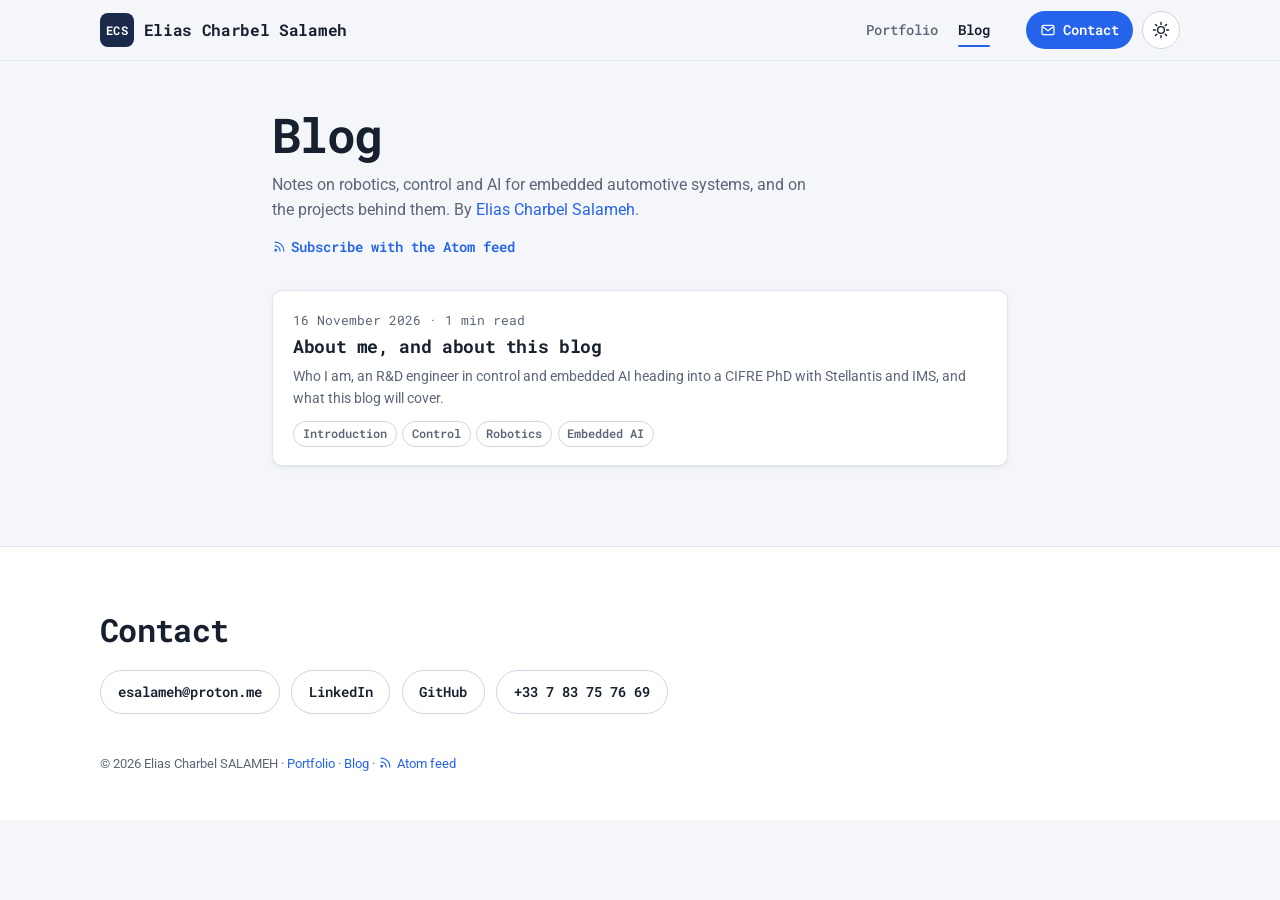
==== blog/index.html @ d90b5ca9 "splash screen & animations" ====
<!DOCTYPE html>
<html lang="en" data-theme="light">
<head>
  <!-- Generated by tools/build.mjs. Edit that and re-run the build, not this file. -->
  <meta charset="UTF-8" />
  <meta name="viewport" content="width=device-width, initial-scale=1.0" />
  <title>Blog · Elias Charbel Salameh</title>
  <meta name="description" content="Notes on robotics, control and AI for embedded automotive systems, and on the projects behind them." />
  <meta name="author" content="Elias Charbel Salameh" />
  <meta name="color-scheme" content="light dark" />
  <meta name="theme-color" id="meta-theme-color" content="#f5f6f9" />
  <link rel="canonical" href="https://eliascharbelsalameh.github.io/blog/" />
  <link rel="alternate" type="application/atom+xml" title="Elias Charbel Salameh · Blog" href="https://eliascharbelsalameh.github.io/blog/feed.xml" />

  <meta property="og:type" content="website" />
  <meta property="og:site_name" content="Elias Charbel Salameh" />
  <meta property="og:url" content="https://eliascharbelsalameh.github.io/blog/" />
  <meta property="og:title" content="Blog · Elias Charbel Salameh" />
  <meta property="og:description" content="Notes on robotics, control and AI for embedded automotive systems, and on the projects behind them." />
  <meta property="og:image" content="https://eliascharbelsalameh.github.io/assets/images/og-cover.png" />
  <meta property="og:image:width" content="1200" />
  <meta property="og:image:height" content="630" />
  <meta property="og:image:alt" content="Elias Charbel Salameh, R&amp;D engineer · control &amp; AI" />
  <meta property="og:locale" content="en_US" />
  <meta name="twitter:card" content="summary_large_image" />
  <meta name="twitter:title" content="Blog · Elias Charbel Salameh" />
  <meta name="twitter:description" content="Notes on robotics, control and AI for embedded automotive systems, and on the projects behind them." />
  <meta name="twitter:image" content="https://eliascharbelsalameh.github.io/assets/images/og-cover.png" />

  <link rel="icon" href="data:image/svg+xml,%3Csvg xmlns='http://www.w3.org/2000/svg' viewBox='0 0 100 100'%3E%3Crect width='100' height='100' rx='22' fill='%231b2a4a'/%3E%3Ctext x='50' y='63' font-family='Consolas,Menlo,monospace' font-size='36' font-weight='700' fill='%23ffffff' text-anchor='middle'%3EECS%3C/text%3E%3C/svg%3E" />
  <link rel="preload" href="../assets/fonts/roboto-mono-latin-wght.woff2" as="font" type="font/woff2" crossorigin />
  <link rel="preload" href="../assets/fonts/roboto-latin-wght.woff2" as="font" type="font/woff2" crossorigin />
  <link rel="stylesheet" href="../assets/css/styles.css" />
  <link rel="stylesheet" href="../assets/css/blog.css" />

  <!-- Set saved theme before first paint to avoid a flash -->
  <script>
    (function () {
      try {
        var t = localStorage.getItem("theme") ||
          (window.matchMedia("(prefers-color-scheme: dark)").matches ? "dark" : "light");
        document.documentElement.setAttribute("data-theme", t);
        var m = document.getElementById("meta-theme-color");
        if (m) m.setAttribute("content", t === "dark" ? "#0d1220" : "#f5f6f9");
      } catch (e) {}
    })();
  </script>

  <script type="application/ld+json">
  {
    "@context": "https://schema.org",
    "@graph": [
      {
        "@type": "Blog",
        "@id": "https://eliascharbelsalameh.github.io/blog/#blog",
        "url": "https://eliascharbelsalameh.github.io/blog/",
        "name": "Elias Charbel Salameh · Blog",
        "description": "Notes on robotics, control and AI for embedded automotive systems, and on the projects behind them.",
        "inLanguage": "en",
        "author": {
          "@type": "Person",
          "@id": "https://eliascharbelsalameh.github.io/#person",
          "name": "Elias Charbel Salameh",
          "url": "https://eliascharbelsalameh.github.io/"
        },
        "publisher": {
          "@type": "Person",
          "@id": "https://eliascharbelsalameh.github.io/#person",
          "name": "Elias Charbel Salameh",
          "url": "https://eliascharbelsalameh.github.io/"
        },
        "blogPost": [
          {
            "@type": "BlogPosting",
            "@id": "https://eliascharbelsalameh.github.io/blog/about-me-and-this-blog/#article",
            "headline": "About me, and about this blog",
            "url": "https://eliascharbelsalameh.github.io/blog/about-me-and-this-blog/",
            "datePublished": "2026-11-16",
            "dateModified": "2026-11-16"
          }
        ]
      },
      {
        "@type": "BreadcrumbList",
        "itemListElement": [
          {
            "@type": "ListItem",
            "position": 1,
            "name": "Home",
            "item": "https://eliascharbelsalameh.github.io/"
          },
          {
            "@type": "ListItem",
            "position": 2,
            "name": "Blog",
            "item": "https://eliascharbelsalameh.github.io/blog/"
          }
        ]
      }
    ]
  }
  </script>
</head>
<body class="page-blog">
  <a class="skip-link" href="#main">Skip to content</a>

  <header class="site-header" id="top">
    <div class="wrap header-inner">
      <a class="brand" href="../">
        <span class="brand-mark">ECS</span>
        <span class="brand-name">Elias&nbsp;Charbel&nbsp;Salameh</span>
      </a>
      <nav class="site-nav blog-nav" aria-label="Site">
        <a href="../">Portfolio</a>
        <a href="../blog/" aria-current="page">Blog</a>
      </nav>
      <div class="header-actions">
        <a class="btn btn-primary btn-sm header-contact" href="#contact">
          <svg viewBox="0 0 24 24" width="16" height="16" aria-hidden="true"><rect x="3" y="5" width="18" height="14" rx="2"/><path d="M4 7l8 6 8-6"/></svg>
          <span>Contact</span>
        </a>
        <button class="theme-toggle" id="theme-toggle" type="button" aria-label="Toggle dark / light" title="Toggle dark / light">
          <svg class="icon-sun" viewBox="0 0 24 24" width="18" height="18" aria-hidden="true"><circle cx="12" cy="12" r="4.5"/><path d="M12 2v2.5M12 19.5V22M2 12h2.5M19.5 12H22M4.6 4.6l1.8 1.8M17.6 17.6l1.8 1.8M19.4 4.6l-1.8 1.8M6.4 17.6l-1.8 1.8" stroke-linecap="round"/></svg>
          <svg class="icon-moon" viewBox="0 0 24 24" width="18" height="18" aria-hidden="true"><path d="M20 14.5A8 8 0 1 1 9.5 4a6.5 6.5 0 0 0 10.5 10.5z"/></svg>
        </button>
      </div>
    </div>
  </header>

  <main id="main" class="blog-main">
    <div class="wrap blog-wrap">
      <header class="blog-head">
        <h1>Blog</h1>
        <p class="section-sub">Notes on robotics, control and AI for embedded automotive systems, and on the projects behind them. By <a href="../">Elias Charbel Salameh</a>.</p>
        <p class="blog-feed"><a class="feed-link" href="feed.xml"><svg viewBox="0 0 24 24" width="15" height="15" aria-hidden="true"><path d="M5 5a14 14 0 0 1 14 14M5 11a8 8 0 0 1 8 8" stroke-linecap="round"/><circle cx="6" cy="18" r="1.3"/></svg><span>Subscribe with the Atom feed</span></a></p>
      </header>
      <ul class="post-list">
        <li class="post-card">
          <p class="post-meta"><time datetime="2026-11-16">16 November 2026</time> · 1 min read</p>
          <h2 class="post-card-title"><a href="about-me-and-this-blog/">About me, and about this blog</a></h2>
          <p class="post-card-desc">Who I am, an R&amp;D engineer in control and embedded AI heading into a CIFRE PhD with Stellantis and IMS, and what this blog will cover.</p>
          <ul class="post-tags" aria-label="Tags"><li>Introduction</li><li>Control</li><li>Robotics</li><li>Embedded AI</li></ul>
        </li>
      </ul>
    </div>
  </main>

  <footer class="site-footer" id="contact">
    <div class="wrap footer-inner">
      <div class="footer-cta">
        <h2>Contact</h2>
        <div class="footer-links">
          <a class="btn btn-ghost" href="mailto:esalameh@proton.me">esalameh@proton.me</a>
          <a class="btn btn-ghost" href="https://www.linkedin.com/in/eliascharbelsalameh" rel="me">LinkedIn</a>
          <a class="btn btn-ghost" href="https://github.com/eliascharbelsalameh" rel="me">GitHub</a>
          <a class="btn btn-ghost" href="tel:+33783757669">+33 7 83 75 76 69</a>
        </div>
      </div>
      <p class="footer-note">
        © 2026 Elias Charbel SALAMEH · <a href="../">Portfolio</a> · <a href="../blog/">Blog</a> ·
        <a class="feed-link" href="../blog/feed.xml"><svg viewBox="0 0 24 24" width="15" height="15" aria-hidden="true"><path d="M5 5a14 14 0 0 1 14 14M5 11a8 8 0 0 1 8 8" stroke-linecap="round"/><circle cx="6" cy="18" r="1.3"/></svg><span>Atom feed</span></a>
      </p>
    </div>
  </footer>

  <script src="../assets/js/site.js" defer></script>
</body>
</html>
---- assets/css/styles.css ----
/* =============================================================================
   Elias Charbel Salameh · Portfolio
   Design tokens, light/dark themes, timeline, cards, responsive + print.
   You rarely need to touch this: content lives in assets/js/data.js
   ============================================================================= */

/* -------------------------------- Fonts ----------------------------------- */
/* Self-hosted variable fonts (latin subset, SIL OFL: see assets/fonts/LICENSE.txt).
   Roboto Mono carries the display roles (headings, numbers, labels, buttons);
   Roboto carries running text. Characters outside the subset fall back. */
@font-face {
  font-family: "Roboto Mono";
  src: url("../fonts/roboto-mono-latin-wght.woff2") format("woff2");
  font-weight: 100 700; font-style: normal; font-display: swap;
  unicode-range: U+0000-00FF, U+0131, U+0152-0153, U+02BB-02BC, U+02C6, U+02DA, U+02DC, U+0304, U+0308, U+0329, U+2000-206F, U+20AC, U+2122, U+2191, U+2193, U+2212, U+2215, U+FEFF, U+FFFD;
}
@font-face {
  font-family: "Roboto";
  src: url("../fonts/roboto-latin-wght.woff2") format("woff2");
  font-weight: 100 900; font-style: normal; font-display: swap;
  unicode-range: U+0000-00FF, U+0131, U+0152-0153, U+02BB-02BC, U+02C6, U+02DA, U+02DC, U+0304, U+0308, U+0329, U+2000-206F, U+20AC, U+2122, U+2191, U+2193, U+2212, U+2215, U+FEFF, U+FFFD;
}

/* ----------------------------- Tokens / themes ---------------------------- */
:root {
  --font-body: "Roboto", system-ui, -apple-system, "Segoe UI", Arial, sans-serif;
  --font-mono: "Roboto Mono", ui-monospace, "SFMono-Regular", Menlo, Consolas, monospace;

  /* type scale: every font-size on the page is one of these eight */
  --fs-micro: .75rem;                           /* 12px: counts, badges, axis labels */
  --fs-meta: .8125rem;                          /* 13px: dates, tags, captions */
  --fs-ui: .875rem;                             /* 14px: buttons, chips, secondary text */
  --fs-body: 1rem;                              /* 16px: running text, card titles */
  --fs-title: 1.125rem;                         /* 18px: group headings */
  --fs-lead: clamp(1.125rem, 2.2vw, 1.375rem);  /* 18 to 22px: tagline, key figures */
  --fs-h2: clamp(1.625rem, 3.2vw, 2rem);        /* 26 to 32px: section headings, OVR */
  --fs-h1: clamp(1.875rem, 5vw, 3rem);          /* 30 to 48px: your name */

  --bg: #f5f6f9;
  --surface: #ffffff;
  --surface-2: #eef1f6;
  --text: #16202e;
  --text-muted: #5b6677;
  --border: #e2e7ef;
  --border-strong: #cfd6e2;

  --primary: #1b2a4a;          /* deep navy */
  --primary-ink: #ffffff;
  --accent: #2563eb;           /* links, focus, CTA: no category uses this blue */
  --accent-ink: #ffffff;

  /* status colours (the "Ongoing" badge and the Highlights star), kept apart
     from every category colour in data.js */
  --ok: #22c55e;
  --star: #eab308;
  /* Category and status colours are bright hues. Used as TEXT they are mixed
     toward --text by this much, which keeps every one of them at 4.5:1 or
     better on its tint in both themes (--text flips with the theme, so the
     same mix darkens them in light mode and lightens them in dark mode). */
  --ink-mix: 55%;
  --star-mix: 45%;   /* the gold is lighter than the other hues, so it needs a deeper mix */

  --shadow-sm: 0 1px 2px rgba(16, 28, 46, .06), 0 2px 8px rgba(16, 28, 46, .05);
  --shadow-md: 0 6px 22px rgba(16, 28, 46, .10);
  --radius: 10px;
  --radius-sm: 6px;
  --wrap: 1080px;
  --ease: cubic-bezier(.22, .61, .36, 1);
}

html[data-theme="dark"] {
  --bg: #0d1220;
  --surface: #151c2c;
  --surface-2: #1c2436;
  --text: #e8edf5;
  --text-muted: #9aa7bd;
  --border: #28324a;
  --border-strong: #364159;

  --primary: #e8edf5;
  --primary-ink: #0d1220;
  --accent: #6f9bff;
  --accent-ink: #0d1220;
  --ink-mix: 55%;
  --shadow-sm: 0 1px 2px rgba(0, 0, 0, .3), 0 2px 10px rgba(0, 0, 0, .25);
  --shadow-md: 0 8px 28px rgba(0, 0, 0, .4);
}

/* ------------------------------- Base ------------------------------------- */
*, *::before, *::after { box-sizing: border-box; }
/* anchor jumps and keyboard focus land below the sticky header
   (--header-h and --ctl-h are kept in sync by app.js) */
html { scroll-behavior: smooth; scroll-padding-top: calc(var(--header-h, 61px) + 6px); }
@media (prefers-reduced-motion: reduce) { html { scroll-behavior: auto; } }

body {
  margin: 0;
  font-family: var(--font-body);
  font-size: var(--fs-body);
  background: var(--bg);
  color: var(--text);
  line-height: 1.6;
  -webkit-font-smoothing: antialiased;
  text-rendering: optimizeLegibility;
}
button, input { font: inherit; }

h1, h2, h3, h4 { font-family: var(--font-mono); line-height: 1.2; letter-spacing: -.02em; margin: 0; }
a { color: var(--accent); text-decoration: none; }
a:hover { text-decoration: underline; }
img { max-width: 100%; display: block; }
svg { fill: none; stroke: currentColor; stroke-width: 1.9; }

.wrap { width: min(100% - 2.5rem, var(--wrap)); margin-inline: auto; }

.sr-only {
  position: absolute !important; width: 1px; height: 1px; padding: 0; margin: -1px;
  overflow: hidden; clip: rect(0 0 0 0); clip-path: inset(50%); white-space: nowrap; border: 0;
}

:where(a, button, input, [tabindex]):focus-visible {
  outline: 3px solid var(--accent);
  outline-offset: 2px;
  border-radius: 6px;
}

.skip-link {
  position: absolute; left: -9999px; top: 0; z-index: 100;
  background: var(--primary); color: var(--primary-ink);
  padding: .6rem 1rem; border-radius: 0 0 8px 0; font-weight: 600;
}
.skip-link:focus { left: 0; }

/* ------------------------------- Buttons ---------------------------------- */
.btn {
  display: inline-flex; align-items: center; gap: .5rem;
  padding: .6rem 1.05rem; border-radius: 999px;
  font-family: var(--font-mono); font-weight: 600; font-size: var(--fs-ui); cursor: pointer;
  border: 1.5px solid transparent; transition: transform .15s var(--ease), background .15s, box-shadow .15s;
  white-space: nowrap;
}
.btn:hover { text-decoration: none; transform: translateY(-1px); }
.btn-primary { background: var(--accent); color: var(--accent-ink); }
.btn-primary:hover { box-shadow: var(--shadow-md); }
.btn-ghost { background: transparent; color: var(--text); border-color: var(--border-strong); }
.btn-ghost:hover { background: var(--surface-2); }
.btn-sm { padding: .42rem .85rem; gap: .4rem; }

/* text-style buttons (All / None / Reset / Expand all): at least 28px tall */
.link-btn {
  display: inline-flex; align-items: center; min-height: 28px;
  background: none; border: none; color: var(--text-muted);
  font-family: var(--font-mono); font-size: var(--fs-ui); font-weight: 600; cursor: pointer; padding: .2rem .5rem;
  border-radius: 6px;
}
.link-btn:hover { color: var(--accent); background: var(--surface-2); }

/* ------------------------------- Header ----------------------------------- */
.site-header {
  position: sticky; top: 0; z-index: 50;
  background: color-mix(in srgb, var(--bg) 86%, transparent);
  backdrop-filter: saturate(1.4) blur(10px);
  border-bottom: 1px solid var(--border);
}
.header-inner { display: flex; align-items: center; gap: 1rem; padding: .7rem 0; }
.brand { display: inline-flex; align-items: center; gap: .6rem; color: var(--text); font-weight: 700; flex: none; }
.brand:hover { text-decoration: none; }
.brand-mark {
  display: grid; place-items: center; width: 34px; height: 34px; border-radius: 8px;
  background: var(--primary); color: var(--primary-ink);
  font-family: var(--font-mono); font-weight: 700; font-size: var(--fs-micro); letter-spacing: .02em;
}
.brand-name { font-family: var(--font-mono); font-size: var(--fs-body); letter-spacing: -.02em; }
.site-nav { display: flex; gap: 1.3rem; margin-left: auto; }
.site-nav a { position: relative; display: inline-flex; align-items: center; min-height: 32px; color: var(--text-muted); font-family: var(--font-mono); font-weight: 500; font-size: var(--fs-ui); }
.site-nav a:hover { color: var(--text); text-decoration: none; }
.site-nav a[aria-current="true"], .site-nav a[aria-current="page"] { color: var(--text); font-weight: 600; }
.site-nav a[aria-current="true"]::after, .site-nav a[aria-current="page"]::after {
  content: ""; position: absolute; left: 0; right: 0; bottom: -1px;
  height: 2px; border-radius: 2px; background: var(--accent);
}
.header-actions { display: flex; align-items: center; gap: .55rem; margin-left: 1.2rem; }
.header-contact { flex: none; }

.theme-toggle, .menu-toggle {
  display: grid; place-items: center; width: 38px; height: 38px; border-radius: 999px; flex: none;
  background: var(--surface); border: 1.5px solid var(--border-strong); color: var(--text); cursor: pointer;
}
.theme-toggle:hover, .menu-toggle:hover { background: var(--surface-2); }
.theme-toggle .icon-moon { display: none; }
.menu-toggle { display: none; }

.lang-toggle {
  display: grid; place-items: center; height: 38px; min-width: 38px; padding: 0 .7rem; border-radius: 999px; flex: none;
  background: var(--surface); border: 1.5px solid var(--border-strong); color: var(--text); cursor: pointer;
  font-family: var(--font-mono); font-weight: 600; font-size: var(--fs-micro); letter-spacing: .03em;
}
.lang-toggle:hover { background: var(--surface-2); }
html[data-theme="dark"] .theme-toggle .icon-sun { display: none; }
html[data-theme="dark"] .theme-toggle .icon-moon { display: block; }

/* -------------------------------- Hero ------------------------------------ */
.hero { padding: clamp(2rem, 5vw, 4rem) 0 clamp(2rem, 4vw, 3rem); }
.hero-inner {
  display: grid; grid-template-columns: minmax(0, 1.5fr) minmax(0, 1fr);
  grid-template-areas: "text visual" "stats stats";
  gap: clamp(1.5rem, 3.5vw, 2.75rem) clamp(1.5rem, 4vw, 3.5rem); align-items: center;
}
.hero-text { grid-area: text; }
.hero-visual {
  grid-area: visual; display: flex; flex-direction: column; align-items: center; justify-content: center;
  gap: 1.25rem;
}
.hero-stats { grid-area: stats; }
.hero-eyebrow {
  margin: 0 0 .6rem; font-family: var(--font-mono); font-weight: 600; font-size: var(--fs-meta);
  letter-spacing: .06em; text-transform: uppercase; line-height: 1.5;
  color: var(--accent);
}
.hero-name { font-size: var(--fs-h1); font-weight: 700; letter-spacing: -.035em; line-height: 1.1; margin-bottom: .6rem; }
.hero-loc {
  display: inline-flex; align-items: center; gap: .35rem;
  margin: 0 0 .7rem; color: var(--text-muted); font-size: var(--fs-ui); font-weight: 500;
}
.hero-loc svg { flex: none; }
.hero-loc[hidden] { display: none; }   /* inline-flex would otherwise beat [hidden] */
.hero-tagline { font-size: var(--fs-lead); line-height: 1.45; color: var(--text); margin: 0 0 .75rem; font-weight: 500; }
.hero-summary { color: var(--text-muted); font-size: var(--fs-body); max-width: 56ch; margin: 0 0 1.4rem; }
.hero-cta { display: flex; flex-wrap: wrap; align-items: center; gap: .6rem; }
.hero-explore {
  display: inline-flex; align-items: center; gap: .35rem; margin-left: .35rem;
  font-family: var(--font-mono); font-weight: 600; font-size: var(--fs-ui); padding: .35rem .15rem;
}
.noscript-note { flex-basis: 100%; margin: .4rem 0 0; color: var(--text-muted); font-size: var(--fs-ui); }

/* key figures: a spec-sheet band (hairline over each figure), not boxed cards */
.hero-stats {
  list-style: none; margin: 0; padding: 0;
  display: grid; grid-template-columns: repeat(3, minmax(0, 1fr)); gap: 1.1rem 1.5rem;
}
.hero-stats li { border-top: 1px solid var(--border-strong); padding-top: .7rem; min-width: 0; }
.hero-stats .stat-value {
  display: block; font-family: var(--font-mono); font-size: var(--fs-lead); font-weight: 700;
  letter-spacing: -.02em; color: var(--text); line-height: 1.15; font-variant-numeric: tabular-nums;
}
.hero-stats .stat-label { display: block; margin-top: .3rem; font-size: var(--fs-meta); line-height: 1.45; color: var(--text-muted); }

/* ------------------------------ Player card ------------------------------- */
/* The hero's game-style card (built by app.js from data.js): clipped corners,
   OVR, photo, then one rated row per skill group with a segmented bar. */
.pcard {
  --cut: 18px;                                   /* size of the clipped corners */
  --bar-on: var(--primary);                      /* filled segments: navy / near-white */
  --bar-off: color-mix(in srgb, var(--text) 11%, transparent);
  position: relative; isolation: isolate;
  width: 100%; max-width: 23rem; margin: 0;
  padding: 1.15rem 1.25rem 1rem;
  filter: drop-shadow(0 10px 22px rgba(16, 28, 46, .10));
}
html[data-theme="dark"] .pcard { filter: drop-shadow(0 12px 26px rgba(0, 0, 0, .45)); }
.pcard[hidden] { display: none; }
/* frame (::before) and face (::after) share the clipped shape */
.pcard::before, .pcard::after {
  content: ""; position: absolute; z-index: -1;
  clip-path: polygon(0 0, calc(100% - var(--cut)) 0, 100% var(--cut), 100% 100%, var(--cut) 100%, 0 calc(100% - var(--cut)));
}
.pcard::before { inset: 0; background: var(--border-strong); }
.pcard::after { --cut: 17.4px; inset: 1.5px; background: var(--surface); }

.pcard-top {
  position: relative;
  display: grid; grid-template-columns: auto minmax(0, 1fr) auto; align-items: center; gap: .9rem;
  padding-bottom: .9rem; border-bottom: 1px dashed var(--border-strong);
}
/* the short accent tab on the top edge, like a HUD panel */
.pcard-top::before {
  content: ""; position: absolute; top: -1.15rem; left: 0; width: 2.5rem; height: 3px; background: var(--accent);
}
.pcard-ovr {
  margin: 0; display: grid; justify-items: center; align-content: center; gap: .3rem;
  padding-right: .9rem; border-right: 1px solid var(--border); align-self: stretch;
}
.pcard-ovr-num {
  font-family: var(--font-mono); font-size: var(--fs-h2); font-weight: 700; line-height: 1;
  letter-spacing: -.04em; font-variant-numeric: tabular-nums; color: var(--text);
}
.pcard-ovr-lbl {
  font-family: var(--font-mono); font-size: var(--fs-micro); font-weight: 700; line-height: 1;
  letter-spacing: .12em; color: var(--accent);
}
.pcard-id { min-width: 0; }
.pcard-name {
  margin: 0; font-family: var(--font-mono); font-size: var(--fs-ui); font-weight: 700; line-height: 1.3;
  letter-spacing: .03em; text-transform: uppercase; overflow-wrap: break-word;
}
.pcard-pos { margin: .3rem 0 0; font-size: var(--fs-meta); line-height: 1.4; color: var(--text-muted); }
.pcard-photo {
  position: relative; width: 5.25rem; aspect-ratio: 1; flex: none; overflow: hidden;
  background: var(--surface-2);
  clip-path: polygon(0 0, calc(100% - 10px) 0, 100% 10px, 100% 100%, 10px 100%, 0 calc(100% - 10px));
}
.pcard-img { width: 100%; height: 100%; object-fit: cover; }
.pcard-img[hidden] { display: none; }
.pcard-initials {
  position: absolute; inset: 0; display: grid; place-items: center;
  background: var(--primary); color: var(--primary-ink);
  font-family: var(--font-mono); font-size: var(--fs-lead); font-weight: 700; letter-spacing: .04em;
}
.pcard-initials[hidden] { display: none; }

.pcard-attrs { list-style: none; margin: .9rem 0 0; padding: 0; display: grid; gap: .65rem; }
.pcard-attr {
  display: grid; grid-template-columns: 2.4rem minmax(0, 1fr) auto; align-items: baseline;
  column-gap: .6rem; row-gap: .3rem;
}
.pa-abbr { font-family: var(--font-mono); font-size: var(--fs-meta); font-weight: 700; letter-spacing: .06em; color: var(--accent); }
.pa-name {
  min-width: 0; font-size: var(--fs-meta); color: var(--text-muted);
  white-space: nowrap; overflow: hidden; text-overflow: ellipsis;
}
.pa-val { font-family: var(--font-mono); font-size: var(--fs-body); font-weight: 700; line-height: 1; font-variant-numeric: tabular-nums; }
/* ten segments of 10 points; the last lit one fills partly */
.pa-bar { grid-column: 2 / -1; display: grid; grid-template-columns: repeat(10, minmax(0, 1fr)); gap: 3px; height: 6px; }
.pa-seg { position: relative; overflow: hidden; background: var(--bar-off); border-radius: 1px; }
.pa-seg i {
  position: absolute; inset: 0; background: var(--bar-on);
  transform-origin: left center; transform: scaleX(var(--f, 0));
}
.pcard.is-filling .pa-seg i {
  animation: pa-fill .3s var(--ease) both;
  animation-delay: calc(200ms + var(--i, 0) * 90ms + var(--k, 0) * 30ms);
}
@keyframes pa-fill { from { transform: scaleX(0); } }
.pcard-note {
  margin-top: .9rem; padding-top: .6rem; border-top: 1px dashed var(--border-strong);
  font-family: var(--font-mono); font-size: var(--fs-micro); line-height: 1.4; letter-spacing: .02em; color: var(--text-muted);
}

/* ------------------------------ Sections ---------------------------------- */
.section-head { margin: 0 0 1.6rem; }
.section-head h2 { font-size: var(--fs-h2); }
.section-sub { color: var(--text-muted); margin: .4rem 0 0; max-width: 60ch; }

.timeline-section { padding: clamp(2rem, 5vw, 3.5rem) 0; border-top: 1px solid var(--border); }

/* ------------------------------ Controls ---------------------------------- */
/* One sticky line; the Filters panel opens inside it on demand. A flat
   toolbar: a hairline frame, no shadow. */
.controls {
  position: sticky; top: var(--header-h, 61px); z-index: 30;
  background: color-mix(in srgb, var(--bg) 92%, transparent);
  backdrop-filter: blur(8px);
  padding: .6rem .7rem; margin-bottom: 1.4rem;
  border: 1px solid var(--border-strong); border-radius: var(--radius);
}
.controls-row { display: flex; align-items: center; gap: .55rem; flex-wrap: wrap; }
.search {
  display: flex; align-items: center; gap: .5rem; flex: 1 1 13rem; min-width: 0; min-height: 38px;
  background: var(--surface); border: 1.5px solid var(--border-strong); border-radius: 999px; padding: .3rem .85rem;
  color: var(--text-muted);
}
/* the field's focus ring sits on the whole pill, matching every other control */
.search:focus-within { border-color: var(--accent); outline: 3px solid var(--accent); outline-offset: 2px; }
.search svg { flex: none; }
.search input { border: none; background: none; outline: none; font-size: var(--fs-body); color: var(--text); width: 100%; min-width: 0; padding: 0; }
.search input::placeholder { color: var(--text-muted); opacity: 1; }
/* the "press / to search" affordance, hidden once the box has focus */
.search-kbd {
  flex: none; font-family: var(--font-mono); font-size: var(--fs-micro); font-weight: 600; line-height: 1;
  color: var(--text-muted); background: var(--surface-2);
  border: 1px solid var(--border-strong); border-bottom-width: 2px;
  border-radius: 5px; padding: .18rem .38rem;
}
.search:focus-within .search-kbd { display: none; }
@media (hover: none) { .search-kbd { display: none; } }

.ctl-btn {
  display: inline-flex; align-items: center; gap: .4rem; flex: none;
  height: 38px; padding: 0 .85rem; border-radius: 999px; cursor: pointer;
  font-family: var(--font-mono); font-size: var(--fs-ui); font-weight: 600;
  background: var(--surface); color: var(--text); border: 1.5px solid var(--border-strong);
}
.ctl-btn:hover { background: var(--surface-2); }
.ctl-btn[aria-expanded="true"] { border-color: var(--accent); }
.ctl-count {
  min-width: 1.35rem; padding: 0 .35rem; border-radius: 999px; text-align: center;
  font-size: var(--fs-micro); font-weight: 700; line-height: 1.35rem; font-variant-numeric: tabular-nums;
  background: var(--accent); color: var(--accent-ink);
}
.ctl-count[hidden] { display: none; }

/* segmented control: Importance | Date, and Grid | List */
.seg {
  display: inline-flex; align-items: center; flex: none; padding: 2px; gap: 2px;
  background: var(--surface); border: 1.5px solid var(--border-strong); border-radius: 999px;
}
.seg-btn {
  height: 32px; padding: 0 .75rem; border: 0; border-radius: 999px; cursor: pointer;
  font-family: var(--font-mono); font-size: var(--fs-ui); font-weight: 600; color: var(--text-muted); background: none;
}
.seg-btn:hover { color: var(--text); background: var(--surface-2); }
.seg-btn[aria-pressed="true"] { background: var(--primary); color: var(--primary-ink); }
.seg-ico { width: 34px; padding: 0; display: grid; place-items: center; }

.controls-meta { display: flex; align-items: center; gap: .25rem; margin-left: auto; }
.result-count { font-family: var(--font-mono); font-size: var(--fs-meta); color: var(--text-muted); margin-right: .25rem; font-variant-numeric: tabular-nums; white-space: nowrap; }

.filters-panel { margin-top: .65rem; padding-top: .7rem; border-top: 1px solid var(--border); }
.filters-panel[hidden] { display: none; }
.quick-filters { display: flex; flex-wrap: wrap; align-items: center; gap: .5rem; margin-bottom: .55rem; }
.panel-actions { display: flex; flex-wrap: wrap; gap: .15rem; margin-left: auto; }
.filters-hint {
  display: flex; align-items: center; gap: .8rem;
  margin: .1rem 0 .75rem; color: var(--text-muted);
  font-size: var(--fs-meta); letter-spacing: .01em;
}
.filters-hint-line { height: 1px; flex: 1; background: var(--border); }
.qbtn {
  display: inline-flex; align-items: center; gap: .45rem;
  padding: .42rem .8rem; border-radius: 999px; cursor: pointer;
  font-family: var(--font-mono); font-size: var(--fs-ui); font-weight: 600;
  background: var(--surface); color: var(--text-muted);
  border: 1.5px solid var(--border-strong);
  transition: transform .12s ease, background .12s ease, color .12s ease, border-color .12s ease;
}
.qbtn:hover { transform: translateY(-1px); }
.qbtn .qbtn-ico { line-height: 1; }
.qbtn .qbtn-dot { width: 9px; height: 9px; border-radius: 50%; background: currentColor; flex: none; }
.qbtn[aria-pressed="true"], .qbtn.skill-active {
  color: color-mix(in srgb, var(--qc) var(--ink-mix), var(--text));
  border-color: color-mix(in srgb, var(--qc) 55%, var(--border));
  background: color-mix(in srgb, var(--qc) 14%, var(--surface));
}
.qbtn[hidden] { display: none; }   /* inline-flex would otherwise beat [hidden] */
#only-featured { --ink-mix: var(--star-mix); }
.qbtn-x { font-size: var(--fs-title); line-height: 1; opacity: .7; }

.filters { display: flex; flex-wrap: wrap; gap: .5rem; }
.chip {
  display: inline-flex; align-items: center; gap: .5rem;
  padding: .42rem .8rem; border-radius: 999px; cursor: pointer;
  font-family: var(--font-mono); font-size: var(--fs-ui); font-weight: 600;
  background: var(--surface); color: var(--text-muted);
  border: 1.5px solid var(--border-strong);
  transition: background .15s, color .15s, border-color .15s, transform .12s var(--ease);
}
.chip:hover { transform: translateY(-1px); }
.chip .dot { width: 10px; height: 10px; border-radius: 50%; border: 2px solid var(--cat); background: transparent; flex: none; }
.chip[aria-pressed="true"] {
  color: color-mix(in srgb, var(--cat) var(--ink-mix), var(--text));
  border-color: color-mix(in srgb, var(--cat) 55%, var(--border));
  background: color-mix(in srgb, var(--cat) 14%, var(--surface));
}
.chip[aria-pressed="true"] .dot { background: var(--cat); }
/* "off": hollow dot, dashed outline and struck-through label (no fading, which broke contrast) */
.chip[aria-pressed="false"] { border-style: dashed; }
.chip[aria-pressed="false"] .label { text-decoration: line-through; text-decoration-thickness: 1px; }
.chip .count {
  font-size: var(--fs-micro); font-weight: 700; font-variant-numeric: tabular-nums;
  color: var(--text-muted); background: var(--surface-2);
  border-radius: 999px; padding: 0 .38rem; min-width: 1.35em; text-align: center;
}
.chip[aria-pressed="true"] .count {
  color: color-mix(in srgb, var(--cat) var(--ink-mix), var(--text));
  background: color-mix(in srgb, var(--cat) 20%, transparent);
}

/* ------------------------------ Timeline ---------------------------------- */
/* Two orders (#timeline-list.by-importance / .by-date) x two views
   (.view-grid / .view-list). The spine and round markers only appear in the
   date-ordered list, the one layout that reads as a real timeline. */
.timeline { position: relative; }
.tl-group { position: relative; }
.tl-group[hidden] { display: none; }

/* year pills (date order) */
.tl-year {
  position: relative; z-index: 5;
  display: flex; align-items: center; gap: .6rem;
  margin: 1.6rem 0 .9rem; padding-left: 0; letter-spacing: 0; font-size: var(--fs-body);
}
.tl-group:first-child .tl-year, .tl-group:first-child .tl-tier { margin-top: .2rem; }
.tl-year .pill {
  font-family: var(--font-mono); font-weight: 700; font-size: var(--fs-body);
  background: var(--primary); color: var(--primary-ink);
  padding: .25rem .8rem; border-radius: 999px;
}
.tl-year .pill.ongoing { background: var(--accent); color: var(--accent-ink); }
/* a not-yet-started group reads as an outline, not a solid year badge */
.tl-year .pill.upcoming {
  background: transparent; color: var(--accent);
  border: 1.5px dashed color-mix(in srgb, var(--accent) 55%, var(--border-strong));
}
/* importance tiers (importance order) */
.tl-tier {
  display: flex; align-items: center; gap: .75rem;
  margin: 1.9rem 0 .9rem; color: var(--text);
  font-size: var(--fs-title); font-weight: 700;
}
.tl-tier::after { content: ""; flex: 1; height: 1px; background: var(--border); }

/* the cards of one group (a list) */
.tl-items { list-style: none; margin: 0; padding: 0; }
.view-grid .tl-items { display: grid; grid-template-columns: repeat(2, minmax(0, 1fr)); gap: 1rem; align-items: start; }
.view-list .tl-items { display: flex; flex-direction: column; gap: .55rem; }
.by-date.view-list .tl-items { gap: 0; }

.tl-item { position: relative; scroll-margin-top: calc(var(--ctl-h, 0px) + 6px); }
.tl-item[hidden] { display: none; }
#timeline-list :is(a, button) { scroll-margin-top: calc(var(--ctl-h, 0px) + 10px); }
.tl-marker { display: none; }

.by-date.view-list .tl-item {
  display: grid; grid-template-columns: 56px minmax(0, 1fr); gap: .4rem;
  padding-bottom: .7rem;
}
/* the spine */
.by-date.view-list .tl-item::before {
  content: ""; position: absolute; left: 27px; top: 0; bottom: -2px; width: 2px;
  background: var(--border-strong);
}
.by-date.view-list .tl-group:last-child .tl-item:last-child::before { bottom: 50%; }
.by-date.view-list .tl-marker {
  position: relative; z-index: 2;
  width: 44px; height: 44px; margin-top: .15rem;
  display: grid; place-items: center; border-radius: 50%;
  background: var(--surface); color: var(--cat);
  border: 2px solid var(--cat);
  box-shadow: 0 0 0 4px var(--bg);
}
.tl-marker svg { width: 20px; height: 20px; stroke: var(--cat); }

/* card: a plain bordered surface; elevation only on hover */
.tl-card {
  position: relative; min-width: 0;
  background: var(--surface); border: 1px solid var(--border);
  border-radius: var(--radius); padding: .95rem 1.15rem;
  transition: box-shadow .18s, border-color .18s;
}
.tl-card:hover { border-color: var(--border-strong); box-shadow: var(--shadow-sm); }
.tl-head { cursor: pointer; min-width: 0; }

.tl-date {
  font-family: var(--font-mono); font-size: var(--fs-meta); font-weight: 500; color: var(--text-muted);
  font-variant-numeric: tabular-nums;
  display: inline-flex; align-items: center; flex-wrap: wrap; gap: .25rem .5rem;
}
/* entry kind icon, in its category's colour (the category at a glance) */
.tl-kind { display: inline-flex; flex: none; }
.tl-kind svg { width: 17px; height: 17px; stroke: var(--cat); stroke-width: 2.1; }
.by-date.view-list .tl-kind { display: none; }   /* the spine marker shows it there */
.tl-now {
  font-family: var(--font-mono); font-size: var(--fs-micro); font-weight: 700; letter-spacing: .04em; text-transform: uppercase;
  color: color-mix(in srgb, var(--ok) var(--ink-mix), var(--text));
  background: color-mix(in srgb, var(--ok) 16%, transparent);
  padding: .05rem .45rem; border-radius: 999px;
}
.tl-title { font-size: var(--fs-body); font-weight: 600; letter-spacing: -.02em; line-height: 1.35; margin: .3rem 0 .2rem; }
/* inline, so it follows the last word when a title wraps */
.tl-star { margin-left: .4rem; color: color-mix(in srgb, var(--star) var(--star-mix), var(--text)); white-space: nowrap; }
.tl-org { color: var(--text); font-weight: 500; font-size: var(--fs-ui); }
/* long words ("Hyperdimensional", "pluridisciplinaire") break instead of spilling on phones */
.tl-title, .tl-org, .tl-summary, .tl-highlights { overflow-wrap: break-word; }
.tl-org .sep { color: var(--text-muted); font-weight: 400; }
.tl-loc { color: var(--text-muted); font-weight: 400; }

/* level controls: "More" on every card, "Full details" inside the touch preview */
.tl-more, .tl-full {
  display: inline-flex; align-items: center; gap: .3rem; margin-top: .6rem; min-height: 28px;
  padding: .2rem .6rem .2rem .75rem; border-radius: 999px; cursor: pointer;
  font-family: var(--font-mono); font-size: var(--fs-meta); font-weight: 600; color: var(--text-muted);
  background: transparent; border: 1px solid var(--border-strong);
  transition: color .15s, border-color .15s;
}
.tl-more:hover, .tl-full:hover { color: var(--accent); border-color: color-mix(in srgb, var(--accent) 45%, var(--border)); }
.tl-more-ico { display: inline-flex; }
.tl-more-ico svg { transition: transform .2s var(--ease); }
.tl-more[aria-expanded="true"] .tl-more-ico svg { transform: rotate(180deg); }
.tl-full { display: none; margin-top: .8rem; }

/* list view: one compact row per entry (dates | title + organisation | More) */
.view-list .tl-card {
  display: grid; grid-template-columns: minmax(0, 1fr) auto; column-gap: 1rem; align-items: center;
  padding: .7rem 1rem .7rem 1.1rem;
}
.view-list .tl-head { display: grid; grid-template-columns: 13rem minmax(0, 1fr); column-gap: 1rem; align-items: baseline; }
.view-list .tl-title { margin: 0; }
.view-list .tl-more { margin-top: 0; }
.view-list .tl-details { grid-column: 1 / -1; }

/* the three levels: compact (default) / .lvl-1 preview inline (touch) / .lvl-2 full */
.tl-details { display: none; }
.tl-item.lvl-1 .tl-details, .tl-item.lvl-2 .tl-details { display: block; margin-top: .75rem; }
.tl-item.lvl-1 .tl-full { display: inline-flex; }
.tl-item:not(.lvl-2) .tl-x { display: none; }

/* the hover / keyboard-focus preview: same content as .lvl-1, laid OVER the
   cards below instead of pushing them down, so nothing moves under the pointer */
.tl-item.is-peek { z-index: 20; }
.tl-item.is-peek .tl-details {
  display: block; position: absolute; z-index: 20;
  top: calc(100% - 6px); left: -1px; right: -1px; margin-top: 0;   /* flush with the card's 1px border */
  grid-column: auto;
  padding: .85rem 1.15rem 1rem;
  background: var(--surface); border: 1px solid var(--border-strong); border-top: 0;
  border-radius: 0 0 var(--radius) var(--radius); box-shadow: var(--shadow-md);
  animation: peek-in .14s var(--ease);
}
.tl-item.is-peek .tl-card { border-color: var(--border-strong); border-bottom-left-radius: 0; border-bottom-right-radius: 0; box-shadow: var(--shadow-md); }
@keyframes peek-in { from { opacity: 0; transform: translateY(-4px); } }

.tl-summary { margin: 0; color: var(--text); }
.tl-highlights { margin: .6rem 0 0; padding-left: 1.1rem; color: var(--text-muted); }
.tl-highlights li { margin: .25rem 0; }
.tl-img { margin-top: .85rem; border-radius: var(--radius-sm); border: 1px solid var(--border); }

.tl-tags { display: flex; flex-wrap: wrap; gap: .4rem; margin-top: .75rem; }
.tl-tag {
  font-family: var(--font-mono); font-size: var(--fs-micro); font-weight: 500; color: var(--text-muted);
  background: var(--surface-2); border: 1px solid var(--border);
  padding: .15rem .5rem; border-radius: 5px;
}
.tl-cats { display: flex; flex-wrap: wrap; gap: .4rem; margin-top: .7rem; }
.tl-cat {
  font-family: var(--font-mono); font-size: var(--fs-micro); font-weight: 700;
  display: inline-flex; align-items: center; gap: .35rem;
  color: color-mix(in srgb, var(--c) var(--ink-mix), var(--text));
  padding: .1rem .5rem; border-radius: 999px;
  background: color-mix(in srgb, var(--c) 12%, transparent);
}
.tl-cat .d { width: 7px; height: 7px; border-radius: 50%; background: var(--c); }
.tl-links { display: flex; flex-wrap: wrap; gap: .5rem; margin-top: .9rem; }
.tl-link {
  display: inline-flex; align-items: center; gap: .35rem; max-width: 100%; min-height: 30px;
  font-size: var(--fs-ui); font-weight: 600; color: var(--accent); line-height: 1.3;
  border: 1.5px solid color-mix(in srgb, var(--accent) 40%, var(--border));
  padding: .25rem .7rem; border-radius: 999px;
}
.tl-link svg { flex: none; }
.tl-link span { min-width: 0; overflow-wrap: break-word; }
.tl-link:hover { text-decoration: none; border-color: var(--accent); background: color-mix(in srgb, var(--accent) 6%, transparent); }

/* landing on a card from a tile, the map or an #entry-… link */
.tl-item:focus-visible { outline: none; }
.tl-item:focus-visible .tl-card { outline: 3px solid var(--accent); outline-offset: 2px; }
.tl-item.is-flash .tl-card { animation: tl-flash 1.7s var(--ease); }
@keyframes tl-flash {
  0%, 35% { box-shadow: 0 0 0 3px color-mix(in srgb, var(--cat) 60%, transparent), var(--shadow-md); }
  100%    { box-shadow: none; }
}
.empty-state { text-align: center; color: var(--text-muted); padding: 2.5rem 0; }

/* ------------------------------- Skills ----------------------------------- */
/* groups are just labelled sets of chips: a hairline and a heading, no box */
.skills-section { padding: clamp(2rem, 5vw, 3.5rem) 0; border-top: 1px solid var(--border); }
.skills-grid { display: grid; grid-template-columns: repeat(auto-fit, minmax(260px, 1fr)); gap: 1.6rem 2rem; }
.skill-group { border-top: 1px solid var(--border-strong); padding-top: .85rem; }
.skill-group h3 {
  display: flex; align-items: center; justify-content: space-between; gap: .6rem;
  font-size: var(--fs-meta); text-transform: uppercase; letter-spacing: .08em; color: var(--text-muted); margin-bottom: .8rem;
}
.skill-count {
  flex: none; font-size: var(--fs-micro); font-weight: 700; letter-spacing: 0; text-transform: none;
  color: var(--text); background: var(--surface-2); border: 1px solid var(--border);
  border-radius: 999px; padding: .05rem .5rem; font-variant-numeric: tabular-nums;
}
.skill-group ul { list-style: none; margin: 0; padding: 0; display: flex; flex-wrap: wrap; gap: .45rem; }
.skill-group li {
  font-size: var(--fs-ui); font-weight: 500; color: var(--text);
  background: var(--surface); border: 1px solid var(--border);
  padding: .3rem .6rem; border-radius: 6px;
}
/* skills that appear in the timeline become filters */
.skill-group li.is-link { padding: 0; border: 0; background: none; }
.skill-link {
  font-size: var(--fs-ui); font-weight: 600; cursor: pointer; min-height: 32px;
  color: var(--accent); background: color-mix(in srgb, var(--accent) 8%, var(--surface));
  border: 1px solid color-mix(in srgb, var(--accent) 35%, var(--border));
  padding: .3rem .6rem; border-radius: 6px;
  transition: background .15s, color .15s, transform .12s var(--ease);
}
/* hover strengthens the outline, not the tint, so the blue text keeps 4.5:1 */
.skill-link:hover { border-color: var(--accent); transform: translateY(-1px); }
.skill-link[aria-pressed="true"] { background: var(--accent); color: var(--accent-ink); border-color: var(--accent); }

/* ------------------------------- Footer ----------------------------------- */
.site-footer { border-top: 1px solid var(--border); background: var(--surface); padding: clamp(2.5rem, 5vw, 4rem) 0 2rem; margin-top: 1rem; }
.footer-cta h2 { font-size: var(--fs-h2); }
.footer-links { display: flex; flex-wrap: wrap; gap: .7rem; margin-top: 1.3rem; }
.footer-note { margin-top: 2.5rem; color: var(--text-muted); font-size: var(--fs-meta); }

/* ----------------------------- Highlights --------------------------------- */
/* the featured links: the one card type that stays raised (border + shadow) */
.highlights-section { padding: clamp(2rem, 5vw, 3.5rem) 0; border-top: 1px solid var(--border); }
.hl-grid { display: grid; grid-template-columns: repeat(auto-fill, minmax(17rem, 1fr)); gap: 1rem; }
.hl-tile {
  display: flex; flex-direction: column; gap: .3rem;
  padding: 1.05rem 1.15rem 1rem; color: var(--text);
  background: var(--surface); border: 1px solid var(--border);
  border-radius: var(--radius); box-shadow: var(--shadow-sm);
  transition: transform .18s var(--ease), box-shadow .18s;
}
.hl-tile:hover { text-decoration: none; transform: translateY(-3px); box-shadow: var(--shadow-md); }
.hl-top { display: flex; align-items: center; gap: .55rem; flex-wrap: wrap; }
.hl-ico {
  flex: none; display: grid; place-items: center; width: 32px; height: 32px; border-radius: 50%;
  border: 1.5px solid var(--cat);
}
.hl-ico svg { width: 17px; height: 17px; stroke: var(--cat); }
.hl-date { font-family: var(--font-mono); font-size: var(--fs-meta); font-weight: 500; color: var(--text-muted); font-variant-numeric: tabular-nums; }
.hl-title { font-size: var(--fs-body); font-weight: 600; line-height: 1.35; margin-top: .45rem; }
.hl-org { margin: 0; font-size: var(--fs-ui); font-weight: 500; color: var(--text-muted); }
.hl-sum {
  margin: .25rem 0 0; font-size: var(--fs-ui); line-height: 1.5; color: var(--text-muted);
  display: -webkit-box; -webkit-line-clamp: 3; -webkit-box-orient: vertical; overflow: hidden;
}
.hl-go {
  margin-top: auto; padding-top: .75rem;
  display: inline-flex; align-items: center; gap: .3rem;
  font-family: var(--font-mono); font-size: var(--fs-meta); font-weight: 600; color: var(--accent);
}
.hl-go-ico { display: inline-flex; transition: transform .18s var(--ease); }
.hl-tile:hover .hl-go-ico { transform: translateX(3px); }

/* ----------------------------- Career map --------------------------------- */
/* sits on the page background between two hairlines: no box of its own */
.map {
  --map-label: 9.5rem;
  position: relative; margin-bottom: 1.4rem; padding: .75rem 0 .4rem;
  border-block: 1px solid var(--border);
}
.map-head { display: flex; align-items: baseline; justify-content: space-between; gap: .3rem 1rem; flex-wrap: wrap; margin-bottom: .35rem; }
.map-title { font-size: var(--fs-meta); text-transform: uppercase; letter-spacing: .08em; color: var(--text-muted); }
.map-hint { font-size: var(--fs-meta); color: var(--text-muted); }
.map-frame { position: relative; }
/* overflow-y: hidden stops the bars' enlarged hit areas from making the box
   scroll (and so become a keyboard stop) vertically */
.map-scroll { overflow-x: auto; overflow-y: hidden; }
/* fades on the side that has more map to scroll to (phones) */
.map-edge { position: absolute; top: 0; bottom: 0; width: 2.4rem; z-index: 3; pointer-events: none; }
.map-edge.is-left { left: var(--map-label); background: linear-gradient(90deg, var(--bg), transparent); }
.map-edge.is-right { right: 0; background: linear-gradient(270deg, var(--bg), transparent); }
.map-edge[hidden] { display: none; }
.map-inner { display: grid; grid-template-columns: var(--map-label) 1fr; min-width: 44rem; }
.map-axis, .map-lines, .map-track, .map-foot { grid-column: 2; position: relative; }
.map-axis { grid-row: 1; height: 1.4rem; }
.map-foot { height: 1.3rem; }
.map-axis span, .map-foot span {
  position: absolute; transform: translateX(-50%); white-space: nowrap;
  font-family: var(--font-mono); font-size: var(--fs-micro); font-weight: 600; font-variant-numeric: tabular-nums; color: var(--text-muted);
}
.map-axis span { bottom: .3rem; }
.map-foot span { top: .15rem; color: var(--accent); }
.map-lines { pointer-events: none; }
.map-yr, .map-now { position: absolute; top: 0; bottom: 0; }
.map-yr { width: 1px; background: var(--border); }
.map-now { border-left: 1.5px dashed color-mix(in srgb, var(--accent) 75%, transparent); }
.map-label {
  grid-column: 1; display: flex; align-items: center; padding-right: .8rem;
  font-family: var(--font-mono); font-size: var(--fs-micro); font-weight: 600; line-height: 1.25; color: var(--text-muted);
  border-top: 1px solid var(--border);
  /* lane names stay put while the plot scrolls sideways on small screens */
  position: sticky; left: 0; z-index: 4; background: var(--bg);
}
.map-corner { grid-column: 1; position: sticky; left: 0; z-index: 4; background: var(--bg); }
.map-track { border-top: 1px solid var(--border); z-index: 1; }
.map-mark {
  position: absolute; height: 8px; min-width: 6px; border-radius: 999px;
  background: var(--c); cursor: pointer;
  transition: transform .12s var(--ease), opacity .2s, box-shadow .12s;
}
.map-mark::before { content: ""; position: absolute; inset: -4px -2px; }   /* larger hit area */
.map-mark:hover { transform: scaleY(1.5); box-shadow: 0 0 0 2px var(--bg), 0 0 0 3px var(--c); }
.map-mark.is-point { width: 9px; height: 9px; min-width: 0; margin: -.5px 0 0 -4.5px; border-radius: 50%; }
.map-mark.is-point:hover { transform: scale(1.4); }
.map-mark.is-upcoming { background: color-mix(in srgb, var(--c) 18%, transparent); border: 1.5px dashed var(--c); }
/* it ends flush with the axis: a hit area past that edge would make the map scroll sideways */
.map-mark.is-upcoming::before { right: 0; }
/* started before the axis does: fade in from the left edge */
.map-mark.is-clipped {
  border-top-left-radius: 0; border-bottom-left-radius: 0;
  -webkit-mask-image: linear-gradient(90deg, transparent, #000 1.2rem);
          mask-image: linear-gradient(90deg, transparent, #000 1.2rem);
}
.map-mark.is-dim { opacity: .16; }
.map-tip {
  position: absolute; z-index: 20; transform: translateX(-50%); pointer-events: none;
  max-width: 18rem; padding: .45rem .65rem; border-radius: 8px;
  background: var(--primary); color: var(--primary-ink); box-shadow: var(--shadow-md);
  font-size: var(--fs-meta); line-height: 1.35;
}
.map-tip strong { display: block; font-family: var(--font-mono); margin-bottom: .1rem; }
.map-tip span { opacity: .8; }

/* ---------------------------- Back to top --------------------------------- */
.to-top {
  position: fixed; right: clamp(1rem, 3vw, 2rem); bottom: clamp(1rem, 3vw, 2rem); z-index: 40;
  display: grid; place-items: center; width: 44px; height: 44px; border-radius: 999px;
  background: var(--surface); color: var(--text);
  border: 1.5px solid var(--border-strong); box-shadow: var(--shadow-md); cursor: pointer;
  animation: to-top-in .2s var(--ease);
}
.to-top:hover { background: var(--surface-2); }
.to-top[hidden] { display: none; }
@keyframes to-top-in { from { opacity: 0; transform: translateY(8px); } }

/* --------------------- Before app.js / without JS ------------------------- */
/* With JavaScript, the page body stays unpainted (but laid out) until app.js
   has rendered it and removed html.app-pending, so the static copy in
   index.html never visibly turns into the interactive page: no flash and no
   layout shift. If app.js never gets there, the backstop shows the page
   (with its static copy) after 3s anyway. */
html.app-pending main, html.app-pending .site-footer { visibility: hidden; animation: app-backstop 0s linear 3s forwards; }
@keyframes app-backstop { to { visibility: visible; } }
/* Without JavaScript: drop the controls that can't work, keep the content */
html:not(.js) .controls, html:not(.js) .map, html:not(.js) .footer-js { display: none; }

/* The static timeline (written by tools/build.mjs; replaced by app.js) */
.tl-static-note { margin: 0 0 1rem; color: var(--text-muted); font-size: var(--fs-ui); }
.tl-static-list { list-style: none; margin: 0 0 1.5rem; padding: 0; display: grid; gap: .75rem; }
.tl-static-item {
  padding: .95rem 1.15rem; background: var(--surface);
  border: 1px solid var(--border); border-radius: var(--radius);
}
.tl-static-item h4 { font-size: var(--fs-body); font-weight: 600; line-height: 1.35; }
.tl-static-item p, .tl-static-item ul { margin: .35rem 0 0; font-size: var(--fs-ui); line-height: 1.55; }
.tl-static-item ul { padding-left: 1.15rem; }
.tl-static-meta { color: var(--text-muted); }
.tl-static-meta span { font-family: var(--font-mono); font-size: var(--fs-meta); font-variant-numeric: tabular-nums; }
.tl-static-tags { color: var(--text-muted); font-size: var(--fs-meta) !important; }

/* small feed link (footer of every page) */
.feed-link { white-space: nowrap; }
.feed-link svg { display: inline-block; vertical-align: -2px; margin-right: .25rem; }

/* ----------------------------- Reveal anim -------------------------------- */
.reveal { opacity: 0; transform: translateY(14px); }
.reveal.in { opacity: 1; transform: none; transition: opacity .5s var(--ease), transform .5s var(--ease); }
@media (prefers-reduced-motion: reduce) {
  .to-top { animation: none; }
  .reveal, .reveal.in { opacity: 1; transform: none; transition: none; }
  .btn:hover, .chip:hover, .qbtn:hover, .hl-tile:hover, .skill-link:hover { transform: none; }
  .hl-tile:hover .hl-go-ico, .map-mark:hover { transform: none; }
  .tl-more-ico svg { transition: none; }
  .tl-item.is-peek .tl-details { animation: none; }
  .tl-item.is-flash .tl-card { animation: none; box-shadow: 0 0 0 3px color-mix(in srgb, var(--cat) 60%, transparent); }
  .pcard.is-filling .pa-seg i { animation: none; }
}

/* ------------------------- Touch: 44px hit areas -------------------------- */
@media (pointer: coarse) {
  .btn, .link-btn, .ctl-btn, .seg-btn, .qbtn, .chip, .tl-more, .tl-full, .tl-link, .skill-link,
  .hero-explore, .site-nav a, .search { min-height: 44px; }
  .theme-toggle, .menu-toggle, .lang-toggle { height: 44px; min-width: 44px; }
  .seg-ico { width: 44px; }
}

/* ----------------------------- Responsive --------------------------------- */
/* widest first */
@media (max-width: 980px) {
  /* section links move into a drop-down behind the menu button (the French
     labels plus the Contact button don't fit on one line below ~980px) */
  .menu-toggle { display: grid; }
  .site-nav {
    display: none; position: absolute; top: calc(100% + 6px); right: 1.25rem; margin: 0;
    flex-direction: column; gap: 0; min-width: 12rem; padding: .35rem;
    background: var(--surface); border: 1px solid var(--border); border-radius: var(--radius);
    box-shadow: var(--shadow-md);
  }
  .site-header.menu-open .site-nav { display: flex; }
  .site-nav a { padding: .65rem .8rem; border-radius: 8px; font-size: var(--fs-body); color: var(--text); }
  .site-nav a:hover { background: var(--surface-2); }
  .site-nav a[aria-current="true"]::after { display: none; }
  .header-actions { margin-left: auto; gap: .4rem; }
}
@media (max-width: 860px) {
  .hero-inner { grid-template-columns: minmax(0, 1fr); grid-template-areas: "text" "visual" "stats"; }
  .view-list .tl-head { grid-template-columns: 10.5rem minmax(0, 1fr); }
}
@media (max-width: 720px) {
  /* the name stays in the link's accessible name, just not on screen */
  .brand-name {
    position: absolute; width: 1px; height: 1px; margin: -1px; overflow: hidden;
    clip: rect(0 0 0 0); clip-path: inset(50%); white-space: nowrap;
  }
  /* don't let the filter bar eat the small viewport: let it scroll with the page */
  .controls { position: static; }
  .controls-meta { margin-left: 0; flex: 1 1 100%; justify-content: space-between; }
}
@media (max-width: 640px) {
  .view-grid .tl-items { grid-template-columns: minmax(0, 1fr); }
}
@media (max-width: 560px) {
  /* keep the hero to about a screen and a half: tighter rhythm, smaller card */
  .hero { padding: 1.5rem 0 1.75rem; }
  .hero-inner { row-gap: 1.5rem; }
  .hero-summary { margin-bottom: 1.1rem; }
  .hero-stats { grid-template-columns: repeat(2, minmax(0, 1fr)); gap: .9rem 1rem; }
  .pcard { --cut: 14px; max-width: none; padding: 1rem 1rem .9rem; }
  .pcard::after { --cut: 13.4px; }
  .pcard-top { gap: .75rem; padding-bottom: .75rem; }
  .pcard-top::before { top: -1rem; }
  .pcard-ovr { padding-right: .75rem; }
  .pcard-photo { width: 4.25rem; }
  .pcard-attrs { margin-top: .75rem; gap: .55rem; }
  .tl-title, .tl-org { hyphens: auto; }
  .by-date.view-list .tl-item { grid-template-columns: 40px minmax(0, 1fr); }
  .by-date.view-list .tl-item::before { left: 19px; }
  .by-date.view-list .tl-marker { width: 38px; height: 38px; }
  .tl-marker svg { width: 17px; height: 17px; }
  .tl-card { padding: .9rem 1rem; }
  .view-list .tl-card { padding: .7rem .8rem .7rem .9rem; column-gap: .6rem; }
  .view-list .tl-head { grid-template-columns: minmax(0, 1fr); }
  .controls .search { flex-basis: 100%; }
  .map { --map-label: 6.75rem; }
  /* six stacked tiles would push the timeline ~1600px down: make them a
     swipeable strip instead, bleeding to the screen edges, next tile peeking in */
  .hl-grid {
    grid-template-columns: none; grid-auto-flow: column; grid-auto-columns: 84%;
    overflow-x: auto; scroll-snap-type: x mandatory; overscroll-behavior-x: contain;
    margin-inline: -1.25rem; padding: .3rem 1.25rem 1rem; scroll-padding-inline: 1.25rem;
  }
  .hl-tile { scroll-snap-align: start; }
}
@media (max-width: 400px) {
  /* list rows: More goes under the title so the title gets the full width */
  .view-list .tl-card { grid-template-columns: minmax(0, 1fr); }
  .view-list .tl-more { justify-self: start; margin-top: .45rem; }
}
@media (max-width: 380px) {
  .header-actions { gap: .3rem; }
  .header-contact { padding-inline: .7rem; }
  .seg-btn { padding: 0 .6rem; }
}

/* ---------------------------- Intro splash -------------------------------- */
/* The "ecs" intro (#splash in index.html), first visit of a browser session
   only. The inline script in <head> decides before first paint and adds
   html.splash-on; without that class (no JS, reduced motion, repeat visit,
   crawlers) the splash keeps its [hidden] attribute and never shows.
   Timeline, about 2.2s: outlines draw (0 to .8s), colour floods each letter
   from below (.3 to 1s), the letters extrude into 3D (.95 to 1.45s), a light
   sweeps across them (1.3 to 1.75s), then the whole screen fades out. */
/* the scrollbar's space stays reserved (html.js: home page only), so locking
   the scroll and unlocking it never changes the page width */
html.js { scrollbar-gutter: stable; }
html.splash-on { overflow: hidden; }
html.splash-on .splash {
  /* letter face: lit from the top left; sides: the same blue, deep in shadow */
  --sp-face-hi: color-mix(in srgb, var(--accent) 52%, #ffffff);
  --sp-face-lo: color-mix(in srgb, var(--accent) 88%, #0a1633);
  --sp-side-hi: color-mix(in srgb, var(--accent) 52%, #0a1633);
  --sp-side-lo: color-mix(in srgb, var(--accent) 18%, #050a18);
  --sp-floor: rgba(16, 28, 46, .30);
  --sp-glow: color-mix(in srgb, var(--accent) 9%, var(--bg));
  position: fixed; inset: 0; z-index: 1000;
  display: grid; place-items: center; align-content: center; gap: 1.4rem;
  background: radial-gradient(circle at 50% 46%, var(--sp-glow), var(--bg) min(46vmax, 560px)), var(--bg);
  cursor: default; touch-action: none; user-select: none; -webkit-user-select: none;
  transition: opacity .42s var(--ease), visibility 0s linear .42s;
  /* backstop: even if every script stalls, the splash takes itself away */
  animation: sp-failsafe .3s linear 4.5s forwards;
}
html[data-theme="dark"].splash-on .splash {
  --sp-face-hi: color-mix(in srgb, var(--accent) 58%, #ffffff);
  --sp-face-lo: color-mix(in srgb, var(--accent) 80%, #0a1633);
  --sp-side-hi: color-mix(in srgb, var(--accent) 47%, #0a1633);
  --sp-side-lo: color-mix(in srgb, var(--accent) 16%, #03060f);
  --sp-floor: rgba(0, 0, 0, .55);
  --sp-glow: color-mix(in srgb, var(--accent) 14%, var(--bg));
}
@keyframes sp-failsafe { 99%, to { opacity: 0; visibility: hidden; pointer-events: none; } }
.splash.is-leaving { opacity: 0; visibility: hidden; pointer-events: none; }

.sp-art { width: min(64vw, 380px); height: auto; overflow: visible; stroke: none; }
.splash.is-leaving .sp-art { transform: scale(1.05); transition: transform .42s var(--ease); }

/* 1. outlines draw on, letter by letter (paths have pathLength="1") */
.sp-line use {
  fill: none; stroke: var(--accent); stroke-width: 1.5; stroke-linejoin: round;
  stroke-dasharray: 1 1; stroke-dashoffset: 1;
  animation: sp-draw .75s cubic-bezier(.5, 0, .3, 1) both, sp-rim .4s ease 1s both;
}
.sp-line use:nth-child(2) { animation-delay: .09s, 1s; }
.sp-line use:nth-child(3) { animation-delay: .18s, 1s; }
@keyframes sp-draw { to { stroke-dashoffset: 0; } }
@keyframes sp-rim { to { stroke-opacity: .35; } }

/* 2. colour floods up through the letters, a liquid with a moving surface */
.sp-stop-hi { stop-color: var(--sp-face-hi); }
.sp-stop-lo { stop-color: var(--sp-face-lo); }
.sp-rise { animation: sp-rise .7s cubic-bezier(.45, 0, .2, 1) .3s both; }
.sp-wave { animation: sp-wave .9s linear .3s both; }
@keyframes sp-rise { from { transform: translateY(128px); } to { transform: translateY(-16px); } }
@keyframes sp-wave { from { transform: translateX(0); } to { transform: translateX(-120px); } }

/* 3. depth: layered copies slide out behind the face, darker toward the back */
.sp-depth use {
  fill: color-mix(in srgb, var(--sp-side-lo) calc(var(--i) * 9%), var(--sp-side-hi));
  stroke: color-mix(in srgb, var(--sp-side-lo) calc(var(--i) * 9%), var(--sp-side-hi));
  stroke-width: 1.4; stroke-linejoin: round;
  transform: translate(calc(var(--i) * 1.05px), calc(var(--i) * 1.15px));
  animation: sp-extrude .5s cubic-bezier(.2, .9, .3, 1.15) .95s both;
}
@keyframes sp-extrude { from { transform: translate(0, 0); opacity: 0; } 20% { opacity: 1; } }
.sp-floor { fill: url(#sp-floor-grad); transform-origin: 172px 134px; animation: sp-floor .5s ease-out .95s both; }
.sp-floor-in { stop-color: var(--sp-floor); }
.sp-floor-out { stop-color: var(--sp-floor); stop-opacity: 0; }
@keyframes sp-floor { from { opacity: 0; transform: scale(.6, .4); } }

/* 4. a band of light sweeps across the finished faces */
.sp-sheen { fill: url(#sp-sheen-grad); animation: sp-sheen .55s cubic-bezier(.4, 0, .2, 1) 1.3s both; }
.sp-sheen-mid { stop-color: #ffffff; stop-opacity: .55; }
.sp-sheen-edge { stop-color: #ffffff; stop-opacity: 0; }
@keyframes sp-sheen { from { transform: translateX(-80px) skewX(-18deg); } to { transform: translateX(440px) skewX(-18deg); } }

/* the name underneath; drawn as text, so it only appears once Roboto Mono is
   ready (.has-font, set by the script) and never shows in a fallback font */
.sp-name { opacity: 0; transform: translateY(6px); }
.sp-name::before {
  content: attr(data-text);
  font-family: var(--font-mono); font-weight: 600; font-size: var(--fs-meta);
  letter-spacing: .22em; text-transform: uppercase; color: var(--text-muted);
}
.splash.has-font .sp-name { animation: sp-name .5s var(--ease) 1.05s both; }
@keyframes sp-name { to { opacity: 1; transform: none; } }

/* reduced motion never gets the splash (the <head> script checks); if the
   setting changes while it plays, just show the finished mark */
@media (prefers-reduced-motion: reduce) {
  .splash *, .splash *::before { animation-duration: 1ms !important; animation-delay: 0s !important; }
}

/* ------------------------------- Print ------------------------------------ */
@media print {
  .splash { display: none !important; }
  html.splash-on { overflow: visible; }
  html.app-pending main, html.app-pending .site-footer { visibility: visible; animation: none; }
  /* print in the light palette whatever theme is on screen */
  :root, html[data-theme] {
    --bg: #ffffff; --surface: #ffffff; --surface-2: #eef1f6;
    --text: #111827; --text-muted: #4b5563;
    --border: #d1d5db; --border-strong: #9ca3af;
    --primary: #1b2a4a; --primary-ink: #ffffff;
    --accent: #1d4ed8; --accent-ink: #ffffff;
    --shadow-sm: none; --shadow-md: none;
  }
  .site-header, .controls, .theme-toggle, .lang-toggle, .hero-cta, .footer-links, .skip-link, .to-top,
  .highlights-section, .map, .tl-more, .tl-full { display: none !important; }
  /* the scroll-reveal never ran on cards below the fold: show everything */
  .reveal, .reveal.in { opacity: 1 !important; transform: none !important; transition: none !important; }
  /* every card prints with its full details */
  .tl-details { display: block !important; position: static !important; margin-top: .6rem !important;
                padding: 0 !important; border: 0 !important; box-shadow: none !important; animation: none !important; }
  .tl-x { display: revert !important; }
  body { background: #fff; color: #000; }
  .tl-card { box-shadow: none !important; border-color: #bbb; break-inside: avoid; }
  /* one card per row: a two-column grid row can't break, leaving half-empty pages */
  .view-grid .tl-items { display: flex; flex-direction: column; gap: .6rem; }
  .tl-year, .tl-tier { break-after: avoid; }
  /* the player card keeps its frame and bars (backgrounds are usually off in print) */
  .pcard { filter: none; -webkit-print-color-adjust: exact; print-color-adjust: exact; }
  .pcard.is-filling .pa-seg i { animation: none !important; }
  /* a filtered-down screen view shouldn't produce a filtered-down printout */
  .tl-item[hidden] { display: block !important; }
  .by-date.view-list .tl-item[hidden] { display: grid !important; }
  .tl-group[hidden] { display: block !important; }
  a { color: #000; }
}
---- assets/css/blog.css ----
/* =============================================================================
   Blog pages (blog/index.html and blog/<post>/index.html, written by
   tools/build.mjs). Loaded after styles.css, whose tokens, fonts, header,
   buttons and footer they share; this file only adds the reading layout.
   ============================================================================= */

/* the header keeps its two links inline at every width (no menu button) */
.blog-nav { margin-left: auto; }
.blog-nav a[aria-current="page"] { color: var(--text); }
@media (max-width: 980px) {
  .site-nav.blog-nav {
    display: flex; position: static; flex-direction: row; gap: 1.1rem;
    min-width: 0; padding: 0; background: none; border: 0; box-shadow: none;
  }
  .site-nav.blog-nav a { padding: 0; font-size: var(--fs-ui); color: var(--text-muted); }
  .site-nav.blog-nav a[aria-current="page"] { color: var(--text); }
  .site-nav.blog-nav a:hover { background: none; color: var(--text); }
  .page-blog .header-actions { margin-left: .9rem; }
}
@media (max-width: 480px) {
  /* room for both links: the Contact button becomes its icon */
  .page-blog .header-contact span { position: absolute; width: 1px; height: 1px; overflow: hidden; clip-path: inset(50%); white-space: nowrap; }
  .page-blog .header-contact { padding-inline: .6rem; }
  .site-nav.blog-nav { gap: .85rem; }
}

.blog-main { padding: clamp(1.5rem, 4vw, 3rem) 0 clamp(2.5rem, 5vw, 4rem); }
.blog-wrap { max-width: 46rem; }

/* breadcrumb */
.crumbs ol { list-style: none; margin: 0 0 1.4rem; padding: 0; display: flex; flex-wrap: wrap; gap: .3rem; font-family: var(--font-mono); font-size: var(--fs-meta); color: var(--text-muted); }
.crumbs li + li::before { content: "/"; margin-right: .3rem; color: var(--border-strong); }
.crumbs a { color: var(--text-muted); }
.crumbs a:hover { color: var(--accent); }
.crumbs [aria-current] { color: var(--text); }

/* listing */
.blog-head { margin-bottom: 2rem; }
.blog-head h1 { font-size: var(--fs-h1); letter-spacing: -.035em; line-height: 1.1; }
.blog-head .section-sub { margin-top: .6rem; }
.blog-feed { margin: .8rem 0 0; font-family: var(--font-mono); font-size: var(--fs-ui); font-weight: 600; }
.post-list { list-style: none; margin: 0; padding: 0; display: grid; gap: 1rem; }
.post-card {
  position: relative; padding: 1.15rem 1.25rem;
  background: var(--surface); border: 1px solid var(--border); border-radius: var(--radius);
  box-shadow: var(--shadow-sm); transition: transform .18s var(--ease), box-shadow .18s;
}
.post-card:hover { transform: translateY(-2px); box-shadow: var(--shadow-md); }
.post-card-title { font-size: var(--fs-title); line-height: 1.3; margin-top: .3rem; }
.post-card-title a { color: var(--text); }
.post-card-title a::after { content: ""; position: absolute; inset: 0; border-radius: var(--radius); }   /* whole card clickable */
.post-card-title a:hover { text-decoration: none; }
.post-card-desc { margin: .4rem 0 0; color: var(--text-muted); font-size: var(--fs-ui); }

/* shared bits */
.post-meta { margin: 0; font-family: var(--font-mono); font-size: var(--fs-meta); color: var(--text-muted); font-variant-numeric: tabular-nums; }
.post-tags { list-style: none; margin: .7rem 0 0; padding: 0; display: flex; flex-wrap: wrap; gap: .35rem; position: relative; }
.post-tags li {
  font-family: var(--font-mono); font-size: var(--fs-micro); font-weight: 600; color: var(--text-muted);
  padding: .15rem .55rem; border: 1px solid var(--border-strong); border-radius: 999px;
}

/* article */
.post-head { margin-bottom: 1.8rem; padding-bottom: 1.4rem; border-bottom: 1px solid var(--border); }
.post-title { font-size: var(--fs-h1); letter-spacing: -.035em; line-height: 1.12; margin-bottom: .7rem; }

.prose { font-size: 1.0625rem; line-height: 1.75; }
.prose > * { margin: 0 0 1.15rem; }
.prose h2, .prose h3, .prose h4, .prose h5, .prose h6 { margin: 2.2rem 0 .8rem; scroll-margin-top: calc(var(--header-h, 61px) + 12px); }
.prose h2 { font-size: 1.5rem; }
.prose h3 { font-size: 1.2rem; }
.prose h4, .prose h5, .prose h6 { font-size: var(--fs-body); }
.prose a { text-decoration: underline; text-decoration-thickness: 1px; text-underline-offset: 2px; }
.prose ul, .prose ol { padding-left: 1.4rem; }
.prose li { margin: .3rem 0; }
.prose li > p { margin: 0 0 .5rem; }
.prose li > ul, .prose li > ol { margin: .3rem 0; }
.prose blockquote {
  margin-left: 0; padding: .2rem 0 .2rem 1.1rem;
  border-left: 3px solid var(--accent); color: var(--text-muted);
}
.prose blockquote > :last-child { margin-bottom: 0; }
.prose code {
  font-family: var(--font-mono); font-size: .88em;
  padding: .1em .35em; border-radius: 5px; background: var(--surface-2); border: 1px solid var(--border);
}
.prose pre {
  overflow-x: auto; padding: 1rem 1.15rem; border-radius: var(--radius);
  background: var(--surface-2); border: 1px solid var(--border);
  font-size: .875rem; line-height: 1.6; tab-size: 4;
}
.prose pre code { padding: 0; border: 0; background: none; font-size: inherit; }
.prose img { height: auto; border-radius: var(--radius); }
.prose figure { margin-inline: 0; }
.prose figcaption { margin-top: .5rem; font-size: var(--fs-ui); color: var(--text-muted); text-align: center; }
.prose hr { border: 0; border-top: 1px solid var(--border); margin: 2rem 0; }

.post-author {
  margin-top: 2.5rem; padding: 1.1rem 1.25rem; border-radius: var(--radius);
  background: var(--surface); border: 1px solid var(--border);
}
.post-author p { margin: 0; font-size: var(--fs-ui); }
.post-author p + p { margin-top: .35rem; font-family: var(--font-mono); font-weight: 600; }

.post-pager { display: grid; grid-template-columns: 1fr 1fr; gap: 1rem; margin-top: 2rem; }
.post-pager-link {
  display: block; padding: .85rem 1rem; border: 1px solid var(--border); border-radius: var(--radius);
  color: var(--text); font-weight: 500; line-height: 1.35;
}
.post-pager-link:hover { border-color: var(--accent); text-decoration: none; }
.post-pager-link span { display: block; margin-bottom: .2rem; font-family: var(--font-mono); font-size: var(--fs-micro); text-transform: uppercase; letter-spacing: .06em; color: var(--text-muted); }
.post-pager-link.is-older { text-align: right; grid-column: 2; }

@media (prefers-reduced-motion: reduce) {
  .post-card, .post-card:hover { transform: none; transition: none; }
}
@media (max-width: 560px) {
  .post-pager { grid-template-columns: 1fr; }
  .post-pager-link.is-older { grid-column: auto; text-align: left; }
}
@media print {
  .crumbs, .post-pager, .blog-feed { display: none !important; }
  .post-card, .post-author { box-shadow: none; }
  .prose pre { white-space: pre-wrap; }
  .prose a { color: #000; }
}
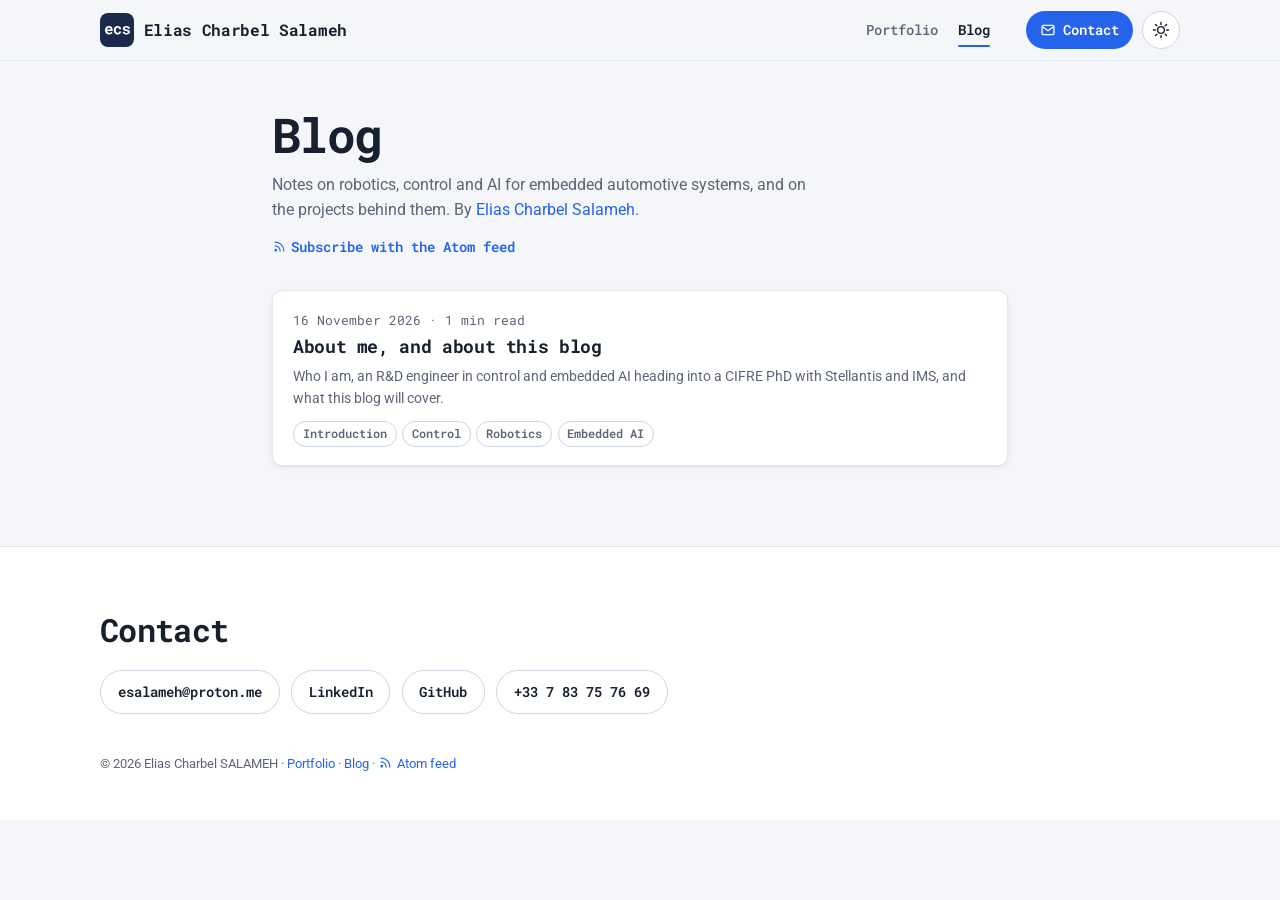
==== commit b787c978: "Add 3D motion, Details cards and a folded Other activities tier - Intro: the 3D "ecs" mark flies int" ====
--- a/blog/index.html
+++ b/blog/index.html
@@ -107,7 +107,7 @@
   <header class="site-header" id="top">
     <div class="wrap header-inner">
       <a class="brand" href="../">
-        <span class="brand-mark">ECS</span>
+        <span class="brand-mark" aria-hidden="true"><svg viewBox="0 0 331.5 112.3" focusable="false"><path d="M55.4 112.2Q71.1 112.2 82.6 106.1Q94.1 100 99.4 92.5L85.5 77.5Q80.7 83.7 73 86.8Q65.3 89.9 57.1 89.9Q51.3 89.9 46.4 88.1Q41.5 86.3 37.7 83Q34 79.8 31.8 75.8Q29.6 71.9 28.2 65.4V65.1H101.6V53.3Q101.6 41.4 98.3 31.6Q95 21.7 88.7 14.7Q82.3 7.7 73.2 3.9Q64 0 52.3 0Q41 0 31.4 4.1Q21.8 8.2 14.8 15.6Q7.8 23 3.9 33.2Q0 43.5 0 55.9V59.9Q0 70.8 4 80.3Q7.9 89.9 15.2 96.9Q22.5 104 32.7 108.1Q42.9 112.2 55.4 112.2ZM52.1 22.5Q57.4 22.5 61.5 24.1Q65.5 25.8 68.3 28.6Q71.1 31.5 72.7 35.4Q74.3 39.3 74.3 43.7V45.9H28.7Q29.7 40.6 31.7 36.3Q33.7 32 36.7 28.9Q39.6 25.8 43.5 24.1Q47.4 22.5 52.1 22.5Z"/><path d="M166.7 90Q160 90 155.7 87.3Q151.3 84.6 148.8 80.1Q146.2 75.7 145.2 69.8Q144.2 64 144.2 57.7V54.7Q144.2 48.5 145.2 42.7Q146.3 36.9 148.9 32.4Q151.4 27.9 155.7 25.2Q160 22.5 166.6 22.5Q171.1 22.5 174.9 24Q178.7 25.6 181.4 28.2Q184.1 30.8 185.5 34.4Q186.9 38 186.7 42H212.9Q213.1 32.4 209.7 24.6Q206.3 16.9 200.2 11.4Q194 6 185.5 3Q177 0 167 0Q154.5 0 145.1 4.3Q135.6 8.6 129.2 16Q122.8 23.4 119.6 33.3Q116.4 43.3 116.4 54.7V57.7Q116.4 69.1 119.7 79Q122.9 89 129.3 96.4Q135.6 103.8 145.1 108Q154.6 112.3 167.2 112.3Q176.5 112.3 184.8 109.3Q193.2 106.4 199.5 101.2Q205.8 96 209.5 88.8Q213.1 81.6 212.9 73.2H186.7Q186.9 77 185.4 80.1Q183.8 83.2 181 85.4Q178.2 87.6 174.5 88.8Q170.8 90 166.7 90Z"/><path d="M304.5 80.5Q304.5 83 303.2 85.1Q302 87.2 299.5 88.8Q296.9 90.4 292.9 91.3Q288.8 92.3 283.4 92.3Q278.9 92.3 274.7 91.4Q270.4 90.5 267.1 88.5Q263.8 86.6 261.7 83.4Q259.6 80.3 259.3 75.9H232.8Q232.8 82.5 236.1 89Q239.3 95.6 245.6 100.7Q251.9 105.9 261.2 109.1Q270.6 112.3 282.8 112.3Q293.9 112.3 302.9 109.8Q311.9 107.4 318.3 103Q324.6 98.6 328.1 92.5Q331.5 86.5 331.5 79.3Q331.5 71.5 328.1 65.8Q324.6 60.2 318.5 56.2Q312.4 52.3 304 49.8Q295.6 47.3 285.8 45.7Q279 44.7 274.6 43.4Q270.2 42 267.7 40.3Q265.1 38.7 264.1 36.6Q263.1 34.6 263.1 32.2Q263.1 29.8 264.2 27.6Q265.4 25.5 267.6 23.9Q270 22.1 273.8 21.1Q277.6 20.1 282.7 20.1Q288.7 20.1 293 21.6Q297.2 23.1 299.7 25.6Q301.5 27.5 302.4 29.9Q303.3 32.2 303.3 34.9H331.1Q331.1 27.4 327.8 21Q324.5 14.6 318.3 9.9Q312 5.3 303 2.6Q294 0 282.7 0Q271.9 0 263.3 2.7Q254.7 5.4 248.7 10Q242.7 14.6 239.5 20.7Q236.3 26.8 236.3 33.5Q236.3 40.4 239.5 45.7Q242.6 51 248.2 55Q253.8 59.1 261.6 62Q269.5 64.8 279 66.7Q286.5 68.1 291.4 69.5Q296.3 70.9 299.3 72.5Q302.2 74.2 303.4 76.1Q304.5 78 304.5 80.5Z"/></svg></span>
         <span class="brand-name">Elias&nbsp;Charbel&nbsp;Salameh</span>
       </a>
       <nav class="site-nav blog-nav" aria-label="Site">
--- a/assets/css/styles.css
+++ b/assets/css/styles.css
@@ -66,6 +66,8 @@
   --radius-sm: 6px;
   --wrap: 1080px;
   --ease: cubic-bezier(.22, .61, .36, 1);
+  --ease-out: cubic-bezier(.16, 1, .3, 1);      /* confident arrivals: reveals, unfolds, the card */
+  --ease-in: cubic-bezier(.4, 0, 1, 1);         /* exits: folding away */
 }
 
 html[data-theme="dark"] {
@@ -103,6 +105,12 @@
   -webkit-font-smoothing: antialiased;
   text-rendering: optimizeLegibility;
 }
+/* the browser's own surfaces in the site's colours (both themes) */
+html {
+  accent-color: var(--accent); caret-color: var(--accent);
+  scrollbar-color: color-mix(in srgb, var(--text) 30%, transparent) var(--bg);
+}
+::selection { background: color-mix(in srgb, var(--accent) 26%, transparent); }
 button, input { font: inherit; }
 
 h1, h2, h3, h4 { font-family: var(--font-mono); line-height: 1.2; letter-spacing: -.02em; margin: 0; }
@@ -139,7 +147,9 @@
   border: 1.5px solid transparent; transition: transform .15s var(--ease), background .15s, box-shadow .15s;
   white-space: nowrap;
 }
-.btn:hover { text-decoration: none; transform: translateY(-1px); }
+/* hover never moves the button out from under the pointer; a press gives way a little */
+.btn:hover { text-decoration: none; }
+.btn:active { transform: scale(.97); transition-duration: .06s; }
 .btn-primary { background: var(--accent); color: var(--accent-ink); }
 .btn-primary:hover { box-shadow: var(--shadow-md); }
 .btn-ghost { background: transparent; color: var(--text); border-color: var(--border-strong); }
@@ -166,10 +176,11 @@
 .brand { display: inline-flex; align-items: center; gap: .6rem; color: var(--text); font-weight: 700; flex: none; }
 .brand:hover { text-decoration: none; }
 .brand-mark {
-  display: grid; place-items: center; width: 34px; height: 34px; border-radius: 8px;
+  display: grid; place-items: center; width: 34px; height: 34px; border-radius: 8px; flex: none;
   background: var(--primary); color: var(--primary-ink);
-  font-family: var(--font-mono); font-weight: 700; font-size: var(--fs-micro); letter-spacing: .02em;
-}
+}
+/* the same vector "ecs" as the intro, which lands here (see "Intro splash") */
+.brand-mark svg { width: 25px; height: auto; fill: currentColor; stroke: none; overflow: visible; }
 .brand-name { font-family: var(--font-mono); font-size: var(--fs-body); letter-spacing: -.02em; }
 .site-nav { display: flex; gap: 1.3rem; margin-left: auto; }
 .site-nav a { position: relative; display: inline-flex; align-items: center; min-height: 32px; color: var(--text-muted); font-family: var(--font-mono); font-weight: 500; font-size: var(--fs-ui); }
@@ -212,12 +223,12 @@
   gap: 1.25rem;
 }
 .hero-stats { grid-area: stats; }
-.hero-eyebrow {
-  margin: 0 0 .6rem; font-family: var(--font-mono); font-weight: 600; font-size: var(--fs-meta);
-  letter-spacing: .06em; text-transform: uppercase; line-height: 1.5;
-  color: var(--accent);
-}
-.hero-name { font-size: var(--fs-h1); font-weight: 700; letter-spacing: -.035em; line-height: 1.1; margin-bottom: .6rem; }
+.hero-name { font-size: var(--fs-h1); font-weight: 700; letter-spacing: -.035em; line-height: 1.1; margin-bottom: .55rem; }
+/* the role, right under the name: who, then what, read as one statement */
+.hero-role {
+  margin: 0 0 .6rem; font-weight: 600; font-size: var(--fs-body); line-height: 1.45;
+  color: var(--accent); text-wrap: balance;
+}
 .hero-loc {
   display: inline-flex; align-items: center; gap: .35rem;
   margin: 0 0 .7rem; color: var(--text-muted); font-size: var(--fs-ui); font-weight: 500;
@@ -252,13 +263,63 @@
   --cut: 18px;                                   /* size of the clipped corners */
   --bar-on: var(--primary);                      /* filled segments: navy / near-white */
   --bar-off: color-mix(in srgb, var(--text) 11%, transparent);
+  --rx: 0deg; --ry: 0deg;                        /* tilt, set by app.js while a mouse is over it */
   position: relative; isolation: isolate;
   width: 100%; max-width: 23rem; margin: 0;
   padding: 1.15rem 1.25rem 1rem;
   filter: drop-shadow(0 10px 22px rgba(16, 28, 46, .10));
-}
+  transform: perspective(900px) rotateX(var(--rx)) rotateY(var(--ry));
+  transition: transform .7s var(--ease-out);     /* the slow settle back when the mouse leaves */
+}
+.pcard.is-tilting { transition-duration: .16s; transition-timing-function: linear; }
 html[data-theme="dark"] .pcard { filter: drop-shadow(0 12px 26px rgba(0, 0, 0, .45)); }
 .pcard[hidden] { display: none; }
+
+/* light on the card: layers in the card's clipped shape. The shade (the side
+   turned away from the mouse) and the glare (the light under the pointer)
+   sit between the card's face and its content, so they light the surface but
+   never wash out a letter: every label keeps its contrast while tilted. The
+   sweep, the reveal's one passing band of light, goes over everything. */
+.pcard::before, .pcard::after { z-index: -2; }
+.pcard-shade, .pcard-glare, .pcard-sweep {
+  position: absolute; inset: 0; z-index: -1; pointer-events: none;
+  clip-path: polygon(0 0, calc(100% - var(--cut)) 0, 100% var(--cut), 100% 100%, var(--cut) 100%, 0 calc(100% - var(--cut)));
+  opacity: 0; transition: opacity .5s var(--ease);
+}
+.pcard-sweep { z-index: 2; }
+.pcard-shade { background: radial-gradient(circle at var(--mx, 50%) var(--my, 30%), transparent 35%, rgba(16, 28, 46, .08) 100%); }
+.pcard-glare { background: radial-gradient(circle at var(--mx, 50%) var(--my, 30%), color-mix(in srgb, var(--accent) 11%, transparent), transparent 55%); }
+html[data-theme="dark"] .pcard-shade { background: radial-gradient(circle at var(--mx, 50%) var(--my, 30%), transparent 35%, rgba(0, 0, 0, .3) 100%); }
+html[data-theme="dark"] .pcard-glare { background: radial-gradient(circle at var(--mx, 50%) var(--my, 30%), rgba(255, 255, 255, .11), transparent 55%); }
+/* Shade and glare stay off for now: measured with the pointer on a grey label,
+   they took it from 4.7:1 to 2.9:1 (light) and 6:1 to 4:1 (dark). The tilt
+   alone keeps every label readable. To try them again, give them opacity: 1
+   under .pcard.is-tilting and re-check the contrast. */
+.pcard-sweep {
+  background: linear-gradient(105deg, transparent 36%, rgba(255, 255, 255, .8) 50%, transparent 64%) 130% 0 / 260% 100% no-repeat;
+  mix-blend-mode: overlay;
+}
+html[data-theme="dark"] .pcard-sweep {
+  background-image: linear-gradient(105deg, transparent 36%, rgba(255, 255, 255, .2) 50%, transparent 64%);
+  mix-blend-mode: screen;
+}
+
+/* the reveal (app.js adds .is-revealing once per page load, after the intro if
+   it plays): the card turns face-up into place like one dealt from a pack,
+   the ratings fill, then a band of light runs across the finished card
+   (.is-gleaming), catching the navy bars and the photo. The turn ends exactly
+   on the resting transform, so the tilt takes over seamlessly. */
+.pcard.is-revealing { animation: pcard-reveal .9s var(--ease-out) var(--reveal-delay, 0ms) backwards; }
+.pcard.is-gleaming .pcard-sweep { animation: pcard-sweep .9s cubic-bezier(.4, 0, .2, 1) var(--gleam-delay, 0ms) both; }
+@keyframes pcard-reveal {
+  from { opacity: 0; transform: perspective(900px) translateY(22px) rotateX(12deg) rotateY(-86deg) scale(.9); }
+  50%  { opacity: 1; }
+  to   { opacity: 1; transform: perspective(900px) rotateX(0deg) rotateY(0deg); }
+}
+@keyframes pcard-sweep {
+  from { opacity: 1; background-position: 130% 0; }
+  to   { opacity: 1; background-position: -30% 0; }
+}
 /* frame (::before) and face (::after) share the clipped shape */
 .pcard::before, .pcard::after {
   content: ""; position: absolute; z-index: -1;
@@ -328,7 +389,7 @@
 }
 .pcard.is-filling .pa-seg i {
   animation: pa-fill .3s var(--ease) both;
-  animation-delay: calc(200ms + var(--i, 0) * 90ms + var(--k, 0) * 30ms);
+  animation-delay: calc(var(--fill-delay, 200ms) + var(--i, 0) * 90ms + var(--k, 0) * 30ms);
 }
 @keyframes pa-fill { from { transform: scaleX(0); } }
 .pcard-note {
@@ -423,8 +484,11 @@
   border: 1.5px solid var(--border-strong);
   transition: transform .12s ease, background .12s ease, color .12s ease, border-color .12s ease;
 }
-.qbtn:hover { transform: translateY(-1px); }
-.qbtn .qbtn-ico { line-height: 1; }
+.qbtn:hover { border-color: color-mix(in srgb, var(--qc) 55%, var(--border-strong)); }
+.qbtn:active, .chip:active, .skill-link:active { transform: scale(.96); transition-duration: .06s; }
+.qbtn .qbtn-ico { display: inline-flex; line-height: 1; }
+/* the star: drawn, not a font glyph (★ isn't in the self-hosted subset) */
+.qbtn-ico svg, .tl-star svg { width: 1em; height: 1em; fill: currentColor; stroke: none; }
 .qbtn .qbtn-dot { width: 9px; height: 9px; border-radius: 50%; background: currentColor; flex: none; }
 .qbtn[aria-pressed="true"], .qbtn.skill-active {
   color: color-mix(in srgb, var(--qc) var(--ink-mix), var(--text));
@@ -444,7 +508,7 @@
   border: 1.5px solid var(--border-strong);
   transition: background .15s, color .15s, border-color .15s, transform .12s var(--ease);
 }
-.chip:hover { transform: translateY(-1px); }
+.chip:hover { border-color: color-mix(in srgb, var(--cat) 60%, var(--border-strong)); }
 .chip .dot { width: 10px; height: 10px; border-radius: 50%; border: 2px solid var(--cat); background: transparent; flex: none; }
 .chip[aria-pressed="true"] {
   color: color-mix(in srgb, var(--cat) var(--ink-mix), var(--text));
@@ -498,6 +562,24 @@
   font-size: var(--fs-title); font-weight: 700;
 }
 .tl-tier::after { content: ""; flex: 1; height: 1px; background: var(--border); }
+
+/* "Other activities" starts folded in the default view (importance order, no
+   filter): one clear control, and what's inside it, instead of 20 more cards */
+.tl-fold { display: flex; align-items: center; flex-wrap: wrap; gap: .45rem 1rem; margin: -.15rem 0 1rem; }
+.tl-fold[hidden] { display: none; }
+.tl-fold-btn {
+  display: inline-flex; align-items: center; gap: .45rem; min-height: 38px; padding: 0 .95rem 0 1.05rem;
+  border-radius: 999px; cursor: pointer;
+  font-family: var(--font-mono); font-size: var(--fs-ui); font-weight: 600;
+  color: var(--accent); background: var(--surface);
+  border: 1.5px solid color-mix(in srgb, var(--accent) 45%, var(--border-strong));
+  transition: border-color .15s, background .15s, transform .15s var(--ease);
+}
+.tl-fold-btn:hover { border-color: var(--accent); background: color-mix(in srgb, var(--accent) 6%, var(--surface)); }
+.tl-fold-btn:active { transform: scale(.97); transition-duration: .06s; }
+.tl-fold-btn svg { transition: transform .25s var(--ease-out); }
+.tl-fold-btn[aria-expanded="true"] svg { transform: rotate(180deg); }
+.tl-fold-hint { margin: 0; font-size: var(--fs-meta); color: var(--text-muted); }
 
 /* the cards of one group (a list) */
 .tl-items { list-style: none; margin: 0; padding: 0; }
@@ -557,7 +639,7 @@
 }
 .tl-title { font-size: var(--fs-body); font-weight: 600; letter-spacing: -.02em; line-height: 1.35; margin: .3rem 0 .2rem; }
 /* inline, so it follows the last word when a title wraps */
-.tl-star { margin-left: .4rem; color: color-mix(in srgb, var(--star) var(--star-mix), var(--text)); white-space: nowrap; }
+.tl-star { display: inline-block; margin-left: .4rem; vertical-align: -.1em; color: color-mix(in srgb, var(--star) var(--star-mix), var(--text)); white-space: nowrap; }
 .tl-org { color: var(--text); font-weight: 500; font-size: var(--fs-ui); }
 /* long words ("Hyperdimensional", "pluridisciplinaire") break instead of spilling on phones */
 .tl-title, .tl-org, .tl-summary, .tl-highlights { overflow-wrap: break-word; }
@@ -574,8 +656,14 @@
 }
 .tl-more:hover, .tl-full:hover { color: var(--accent); border-color: color-mix(in srgb, var(--accent) 45%, var(--border)); }
 .tl-more-ico { display: inline-flex; }
-.tl-more-ico svg { transition: transform .2s var(--ease); }
+.tl-more-ico svg { transition: transform .25s var(--ease-out); }
 .tl-more[aria-expanded="true"] .tl-more-ico svg { transform: rotate(180deg); }
+/* the whole card head opens it, so pointing anywhere on the card lights the
+   Details control and nudges its chevron (the card itself stays still) */
+@media (hover: hover) {
+  .tl-card:hover .tl-more { color: var(--accent); border-color: color-mix(in srgb, var(--accent) 45%, var(--border)); }
+  .tl-card:hover .tl-more[aria-expanded="false"] .tl-more-ico svg { transform: translateY(2px); }
+}
 .tl-full { display: none; margin-top: .8rem; }
 
 /* list view: one compact row per entry (dates | title + organisation | More) */
@@ -588,8 +676,10 @@
 .view-list .tl-more { margin-top: 0; }
 .view-list .tl-details { grid-column: 1 / -1; }
 
-/* the three levels: compact (default) / .lvl-1 preview inline (touch) / .lvl-2 full */
-.tl-details { display: none; }
+/* the three levels: compact (default) / .lvl-1 preview inline (touch) / .lvl-2 full.
+   Opening and closing one card animates in app.js (morphLevel): the details
+   unfold from the card's edge, hinged at the top. */
+.tl-details { display: none; transform-origin: 50% 0; }
 .tl-item.lvl-1 .tl-details, .tl-item.lvl-2 .tl-details { display: block; margin-top: .75rem; }
 .tl-item.lvl-1 .tl-full { display: inline-flex; }
 .tl-item:not(.lvl-2) .tl-x { display: none; }
@@ -604,10 +694,11 @@
   padding: .85rem 1.15rem 1rem;
   background: var(--surface); border: 1px solid var(--border-strong); border-top: 0;
   border-radius: 0 0 var(--radius) var(--radius); box-shadow: var(--shadow-md);
-  animation: peek-in .14s var(--ease);
+  animation: peek-in .26s var(--ease-out);
 }
 .tl-item.is-peek .tl-card { border-color: var(--border-strong); border-bottom-left-radius: 0; border-bottom-right-radius: 0; box-shadow: var(--shadow-md); }
-@keyframes peek-in { from { opacity: 0; transform: translateY(-4px); } }
+/* the preview folds down out of the card, like a flap */
+@keyframes peek-in { from { opacity: 0; transform: perspective(700px) rotateX(-24deg); } }
 
 .tl-summary { margin: 0; color: var(--text); }
 .tl-highlights { margin: .6rem 0 0; padding-left: 1.1rem; color: var(--text-muted); }
@@ -680,7 +771,7 @@
   transition: background .15s, color .15s, transform .12s var(--ease);
 }
 /* hover strengthens the outline, not the tint, so the blue text keeps 4.5:1 */
-.skill-link:hover { border-color: var(--accent); transform: translateY(-1px); }
+.skill-link:hover { border-color: var(--accent); }
 .skill-link[aria-pressed="true"] { background: var(--accent); color: var(--accent-ink); border-color: var(--accent); }
 
 /* ------------------------------- Footer ----------------------------------- */
@@ -698,9 +789,10 @@
   padding: 1.05rem 1.15rem 1rem; color: var(--text);
   background: var(--surface); border: 1px solid var(--border);
   border-radius: var(--radius); box-shadow: var(--shadow-sm);
-  transition: transform .18s var(--ease), box-shadow .18s;
-}
-.hl-tile:hover { text-decoration: none; transform: translateY(-3px); box-shadow: var(--shadow-md); }
+  transition: box-shadow .2s var(--ease), border-color .2s;
+}
+/* hover deepens the shadow and sends the arrow on; the tile itself stays put */
+.hl-tile:hover { text-decoration: none; border-color: var(--border-strong); box-shadow: var(--shadow-md); }
 .hl-top { display: flex; align-items: center; gap: .55rem; flex-wrap: wrap; }
 .hl-ico {
   flex: none; display: grid; place-items: center; width: 32px; height: 32px; border-radius: 50%;
@@ -719,8 +811,8 @@
   display: inline-flex; align-items: center; gap: .3rem;
   font-family: var(--font-mono); font-size: var(--fs-meta); font-weight: 600; color: var(--accent);
 }
-.hl-go-ico { display: inline-flex; transition: transform .18s var(--ease); }
-.hl-tile:hover .hl-go-ico { transform: translateX(3px); }
+.hl-go-ico { display: inline-flex; transition: transform .25s var(--ease-out); }
+.hl-tile:hover .hl-go-ico { transform: translateX(4px); }
 
 /* ----------------------------- Career map --------------------------------- */
 /* sits on the page background between two hairlines: no box of its own */
@@ -783,6 +875,14 @@
           mask-image: linear-gradient(90deg, transparent, #000 1.2rem);
 }
 .map-mark.is-dim { opacity: .16; }
+/* first time the map scrolls into view (app.js), each bar draws along the time
+   axis from its start date, earliest first: the overview reads as time passing */
+.map.is-pending .map-mark { transform: scaleX(0); }
+.map.is-pending .map-mark.is-point { transform: scale(0); }
+.map.is-drawing .map-mark { transform-origin: 0 50%; animation: map-draw .6s var(--ease-out) var(--d, 0ms) backwards; }
+.map.is-drawing .map-mark.is-point { transform-origin: 50% 50%; animation-name: map-pop; animation-duration: .45s; }
+@keyframes map-draw { from { transform: scaleX(0); } }
+@keyframes map-pop { from { transform: scale(0); } }
 .map-tip {
   position: absolute; z-index: 20; transform: translateX(-50%); pointer-events: none;
   max-width: 18rem; padding: .45rem .65rem; border-radius: 8px;
@@ -833,19 +933,57 @@
 .feed-link { white-space: nowrap; }
 .feed-link svg { display: inline-block; vertical-align: -2px; margin-right: .25rem; }
 
-/* ----------------------------- Reveal anim -------------------------------- */
-.reveal { opacity: 0; transform: translateY(14px); }
-.reveal.in { opacity: 1; transform: none; transition: opacity .5s var(--ease), transform .5s var(--ease); }
+/* ------------------------------ Card motion ------------------------------- */
+/* Timeline cards and Highlight tiles rise onto the page as they scroll in:
+   tipped back in 3D, then flat, tied to the scroll position itself. It's pure
+   CSS: where scroll-driven animations aren't supported (or motion is reduced)
+   the cards are simply there, and nothing is ever hidden waiting for a
+   script. Only the short stretch where a card enters animates. */
+@keyframes card-rise {
+  from { opacity: 0; transform: perspective(1100px) translateY(44px) rotateX(20deg) scale(.96); }
+  to   { opacity: 1; transform: none; }
+}
+@supports (animation-timeline: view()) {
+  @media (prefers-reduced-motion: no-preference) {
+    .tl-card {
+      transform-origin: 50% 100%;
+      animation: card-rise linear backwards; animation-timeline: view(); animation-range: entry 0% entry 160px;
+    }
+    /* the grid's right-hand column lags a little: a row arrives as a pair, not a slab */
+    @media (min-width: 641px) {
+      .view-grid .tl-item:nth-child(2n) .tl-card { animation-range: entry 36px entry 196px; }
+    }
+    /* (on phones the tiles are a sideways strip, which keeps them still) */
+    @media (min-width: 561px) {
+      .hl-tile {
+        transform-origin: 50% 100%;
+        animation: card-rise linear backwards; animation-timeline: view(); animation-range: entry 0% entry 170px;
+      }
+      .hl-tile:nth-child(3n + 2) { animation-range: entry 30px entry 200px; }
+      .hl-tile:nth-child(3n) { animation-range: entry 60px entry 230px; }
+    }
+  }
+}
+
+/* Reduced motion: nothing travels, tilts or flips. What carries meaning stays,
+   as a change of colour or opacity: the open/close of a card and its preview
+   fade, the chevrons still point the right way, the pulse on a card you jumped
+   to becomes a steady ring. */
 @media (prefers-reduced-motion: reduce) {
   .to-top { animation: none; }
-  .reveal, .reveal.in { opacity: 1; transform: none; transition: none; }
-  .btn:hover, .chip:hover, .qbtn:hover, .hl-tile:hover, .skill-link:hover { transform: none; }
-  .hl-tile:hover .hl-go-ico, .map-mark:hover { transform: none; }
-  .tl-more-ico svg { transition: none; }
-  .tl-item.is-peek .tl-details { animation: none; }
+  .hl-tile:hover .hl-go-ico, .map-mark:hover, .map-mark.is-point:hover { transform: none; }
+  .btn:active, .qbtn:active, .chip:active, .skill-link:active, .tl-fold-btn:active { transform: none; }
+  .tl-more-ico svg, .tl-fold-btn svg { transition: none; }
+  @media (hover: hover) { .tl-card:hover .tl-more[aria-expanded="false"] .tl-more-ico svg { transform: none; } }
+  .tl-item.is-peek .tl-details { animation: fade-in .15s ease-out; }
   .tl-item.is-flash .tl-card { animation: none; box-shadow: 0 0 0 3px color-mix(in srgb, var(--cat) 60%, transparent); }
   .pcard.is-filling .pa-seg i { animation: none; }
-}
+  .pcard, .pcard.is-revealing, .pcard.is-gleaming .pcard-sweep { animation: none; transition: none; transform: none; }
+  .map.is-pending .map-mark, .map.is-pending .map-mark.is-point { transform: none; }
+  .map.is-drawing .map-mark { animation: none; }
+  .brand-mark.is-landing { animation: none; }
+}
+@keyframes fade-in { from { opacity: 0; } }
 
 /* ------------------------- Touch: 44px hit areas -------------------------- */
 @media (pointer: coarse) {
@@ -938,9 +1076,11 @@
    only. The inline script in <head> decides before first paint and adds
    html.splash-on; without that class (no JS, reduced motion, repeat visit,
    crawlers) the splash keeps its [hidden] attribute and never shows.
-   Timeline, about 2.2s: outlines draw (0 to .8s), colour floods each letter
+   Timeline, about 2.5s: outlines draw (0 to .8s), colour floods each letter
    from below (.3 to 1s), the letters extrude into 3D (.95 to 1.45s), a light
-   sweeps across them (1.3 to 1.75s), then the whole screen fades out. */
+   sweeps across them (1.3 to 1.75s), then (script) the mark tilts away and
+   flies into the header's brand mark while the backdrop fades and the page
+   settles in behind it (1.75 to 2.5s). Ended early, it just fades. */
 /* the scrollbar's space stays reserved (html.js: home page only), so locking
    the scroll and unlocking it never changes the page width */
 html.js { scrollbar-gutter: stable; }
@@ -955,12 +1095,20 @@
   --sp-glow: color-mix(in srgb, var(--accent) 9%, var(--bg));
   position: fixed; inset: 0; z-index: 1000;
   display: grid; place-items: center; align-content: center; gap: 1.4rem;
-  background: radial-gradient(circle at 50% 46%, var(--sp-glow), var(--bg) min(46vmax, 560px)), var(--bg);
   cursor: default; touch-action: none; user-select: none; -webkit-user-select: none;
   transition: opacity .42s var(--ease), visibility 0s linear .42s;
   /* backstop: even if every script stalls, the splash takes itself away */
   animation: sp-failsafe .3s linear 4.5s forwards;
 }
+/* the backdrop is its own layer, so it can fade while the mark flies over the page */
+.sp-bg {
+  position: absolute; inset: 0; z-index: -1;
+  background: radial-gradient(circle at 50% 46%, var(--sp-glow), var(--bg) min(46vmax, 560px)), var(--bg);
+}
+/* the header's mark waits, hidden, until the flying letters reach it */
+html.splash-on .brand-mark:not(.is-landing) { opacity: 0; }
+.brand-mark.is-landing { animation: mark-land .5s var(--ease-out) both; }
+@keyframes mark-land { from { opacity: 0; transform: scale(.62); } 35% { opacity: 1; } }
 html[data-theme="dark"].splash-on .splash {
   --sp-face-hi: color-mix(in srgb, var(--accent) 58%, #ffffff);
   --sp-face-lo: color-mix(in srgb, var(--accent) 80%, #0a1633);
@@ -1046,9 +1194,10 @@
     --shadow-sm: none; --shadow-md: none;
   }
   .site-header, .controls, .theme-toggle, .lang-toggle, .hero-cta, .footer-links, .skip-link, .to-top,
-  .highlights-section, .map, .tl-more, .tl-full { display: none !important; }
-  /* the scroll-reveal never ran on cards below the fold: show everything */
-  .reveal, .reveal.in { opacity: 1 !important; transform: none !important; transition: none !important; }
+  .highlights-section, .map, .tl-more, .tl-full, .tl-fold,
+  .pcard-shade, .pcard-glare, .pcard-sweep { display: none !important; }
+  /* cards print flat and fully there, wherever the scroll-linked rise stood */
+  .tl-card, .hl-tile, .pcard { animation: none !important; opacity: 1 !important; transform: none !important; }
   /* every card prints with its full details */
   .tl-details { display: block !important; position: static !important; margin-top: .6rem !important;
                 padding: 0 !important; border: 0 !important; box-shadow: none !important; animation: none !important; }
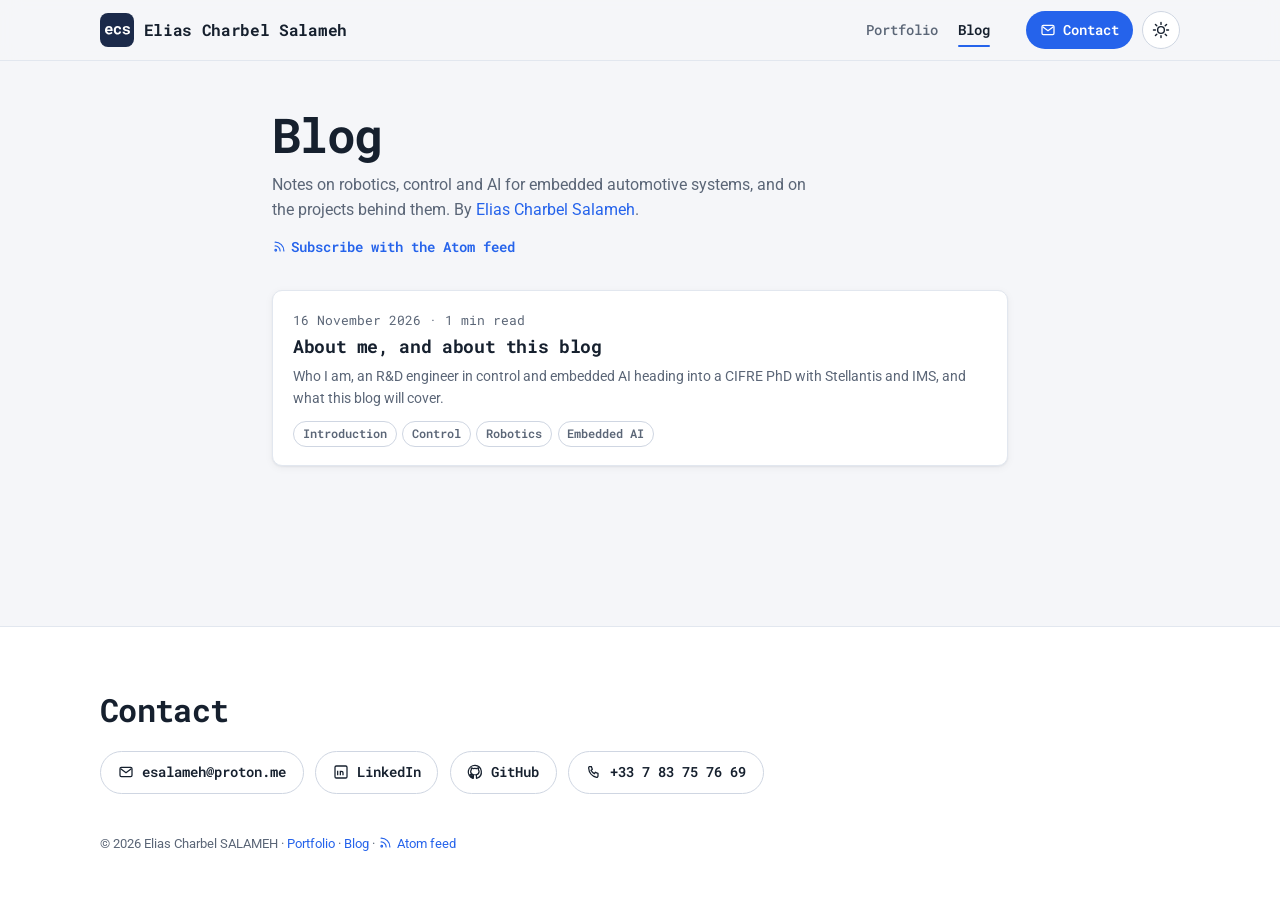
==== commit 005c4d2e: "Project hovered timeline cards and animate filtering and theme changes - Resting on a timeline card " ====
--- a/blog/index.html
+++ b/blog/index.html
@@ -150,10 +150,10 @@
       <div class="footer-cta">
         <h2>Contact</h2>
         <div class="footer-links">
-          <a class="btn btn-ghost" href="mailto:esalameh@proton.me">esalameh@proton.me</a>
-          <a class="btn btn-ghost" href="https://www.linkedin.com/in/eliascharbelsalameh" rel="me">LinkedIn</a>
-          <a class="btn btn-ghost" href="https://github.com/eliascharbelsalameh" rel="me">GitHub</a>
-          <a class="btn btn-ghost" href="tel:+33783757669">+33 7 83 75 76 69</a>
+          <a class="btn btn-ghost" href="mailto:esalameh@proton.me"><svg viewBox="0 0 24 24" width="16" height="16" aria-hidden="true"><rect x="3" y="5" width="18" height="14" rx="2"/><path d="M4 7l8 6 8-6"/></svg><span>esalameh@proton.me</span></a>
+          <a class="btn btn-ghost" href="https://www.linkedin.com/in/eliascharbelsalameh" rel="me"><svg viewBox="0 0 24 24" width="16" height="16" aria-hidden="true"><rect x="3" y="3" width="18" height="18" rx="2" fill="none" stroke="currentColor"/><path d="M7 10v7M7 7v.01M11 17v-4a2 2 0 0 1 4 0v4M11 17v-7" stroke="currentColor"/></svg><span>LinkedIn</span></a>
+          <a class="btn btn-ghost" href="https://github.com/eliascharbelsalameh" rel="me"><svg viewBox="0 0 24 24" width="16" height="16" aria-hidden="true"><path d="M12 2a10 10 0 0 0-3.2 19.5c.5.1.7-.2.7-.5v-1.7c-2.8.6-3.4-1.3-3.4-1.3-.5-1.2-1.1-1.5-1.1-1.5-.9-.6.1-.6.1-.6 1 .1 1.5 1 1.5 1 .9 1.5 2.3 1.1 2.9.8.1-.6.3-1.1.6-1.3-2.2-.3-4.6-1.1-4.6-5a4 4 0 0 1 1-2.7c-.1-.3-.4-1.3.1-2.7 0 0 .8-.3 2.7 1a9.4 9.4 0 0 1 5 0c1.9-1.3 2.7-1 2.7-1 .5 1.4.2 2.4.1 2.7a4 4 0 0 1 1 2.7c0 3.9-2.3 4.7-4.6 5 .4.3.7.9.7 1.8v2.7c0 .3.2.6.7.5A10 10 0 0 0 12 2z"/></svg><span>GitHub</span></a>
+          <a class="btn btn-ghost" href="tel:+33783757669"><svg viewBox="0 0 24 24" width="16" height="16" aria-hidden="true"><path d="M5 4h3l1.5 4-2 1.5a11 11 0 0 0 5 5l1.5-2 4 1.5V18a2 2 0 0 1-2.2 2A15 15 0 0 1 4 6.2 2 2 0 0 1 5 4z"/></svg><span>+33 7 83 75 76 69</span></a>
         </div>
       </div>
       <p class="footer-note">
--- a/assets/css/styles.css
+++ b/assets/css/styles.css
@@ -59,9 +59,13 @@
      same mix darkens them in light mode and lightens them in dark mode). */
   --ink-mix: 55%;
   --star-mix: 45%;   /* the gold is lighter than the other hues, so it needs a deeper mix */
+  /* the light that follows the mouse over a Highlights tile: at its brightest,
+     the faintest text on a tile keeps 4.5:1 with any category colour */
+  --glow: 8%;
 
   --shadow-sm: 0 1px 2px rgba(16, 28, 46, .06), 0 2px 8px rgba(16, 28, 46, .05);
   --shadow-md: 0 6px 22px rgba(16, 28, 46, .10);
+  --shadow-lift: 0 26px 52px -18px rgba(16, 28, 46, .34), 0 10px 22px -10px rgba(16, 28, 46, .20);   /* a projected card */
   --radius: 10px;
   --radius-sm: 6px;
   --wrap: 1080px;
@@ -84,8 +88,10 @@
   --accent: #6f9bff;
   --accent-ink: #0d1220;
   --ink-mix: 55%;
+  --glow: 13%;
   --shadow-sm: 0 1px 2px rgba(0, 0, 0, .3), 0 2px 10px rgba(0, 0, 0, .25);
   --shadow-md: 0 8px 28px rgba(0, 0, 0, .4);
+  --shadow-lift: 0 28px 60px -16px rgba(0, 0, 0, .7), 0 10px 24px -10px rgba(0, 0, 0, .5);
 }
 
 /* ------------------------------- Base ------------------------------------- */
@@ -190,6 +196,28 @@
   content: ""; position: absolute; left: 0; right: 0; bottom: -1px;
   height: 2px; border-radius: 2px; background: var(--accent);
 }
+/* On the home page one underline (app.js adds it) slides to whichever
+   section you're reading instead of jumping between the links. It is 100px
+   wide and scaled to the link, so it moves on transforms only. */
+.nav-ink {
+  position: absolute; left: 0; bottom: -1px; width: 100px; height: 2px; border-radius: 2px;
+  background: var(--accent); transform-origin: 0 50%; opacity: 0; pointer-events: none;
+  transition: transform .45s var(--ease-out), opacity .2s var(--ease);
+}
+@media (min-width: 981px) {
+  .site-nav.has-ink { position: relative; }
+  .site-nav.has-ink a[aria-current="true"]::after { content: none; }
+}
+/* reading progress: a hairline under the header that fills as you scroll
+   (tied to the scroll position itself; nothing to run where it's unsupported) */
+@supports (animation-timeline: scroll()) {
+  .site-header::after {
+    content: ""; position: absolute; left: 0; bottom: -1px; width: 100%; height: 2px;
+    background: var(--accent); transform-origin: 0 50%; transform: scaleX(0); pointer-events: none;
+    animation: read-progress linear both; animation-timeline: scroll(root);
+  }
+}
+@keyframes read-progress { to { transform: scaleX(1); } }
 .header-actions { display: flex; align-items: center; gap: .55rem; margin-left: 1.2rem; }
 .header-contact { flex: none; }
 
@@ -209,6 +237,21 @@
 .lang-toggle:hover { background: var(--surface-2); }
 html[data-theme="dark"] .theme-toggle .icon-sun { display: none; }
 html[data-theme="dark"] .theme-toggle .icon-moon { display: block; }
+/* the icon of the theme you switched to turns in (app.js / site.js add .is-turning) */
+.theme-toggle.is-turning svg { animation: icon-turn .55s var(--ease-out); }
+@keyframes icon-turn { from { opacity: 0; transform: rotate(-110deg) scale(.45); } }
+
+/* Theme switch: the new theme spreads from the button in a circle. It's a
+   view transition (app.js / site.js put html.vt-theme and the circle's centre
+   and radius on <html> first); without support, or under reduced motion, the
+   theme simply switches. */
+html.vt-theme::view-transition-old(root),
+html.vt-theme::view-transition-new(root) { animation: none; mix-blend-mode: normal; }
+html.vt-theme::view-transition-new(root) { animation: theme-reveal .62s cubic-bezier(.4, 0, .2, 1); }
+@keyframes theme-reveal {
+  from { clip-path: circle(0 at var(--vt-x, 100%) var(--vt-y, 0)); }
+  to   { clip-path: circle(var(--vt-r, 150vmax) at var(--vt-x, 100%) var(--vt-y, 0)); }
+}
 
 /* -------------------------------- Hero ------------------------------------ */
 .hero { padding: clamp(2rem, 5vw, 4rem) 0 clamp(2rem, 4vw, 3rem); }
@@ -601,7 +644,8 @@
   content: ""; position: absolute; left: 27px; top: 0; bottom: -2px; width: 2px;
   background: var(--border-strong);
 }
-.by-date.view-list .tl-group:last-child .tl-item:last-child::before { bottom: 50%; }
+/* (the last group, whatever fading copies app.js has put after it for a moment) */
+.by-date.view-list .tl-group:nth-last-child(1 of .tl-group) .tl-item:last-child::before { bottom: 50%; }
 .by-date.view-list .tl-marker {
   position: relative; z-index: 2;
   width: 44px; height: 44px; margin-top: .15rem;
@@ -632,11 +676,24 @@
 .tl-kind svg { width: 17px; height: 17px; stroke: var(--cat); stroke-width: 2.1; }
 .by-date.view-list .tl-kind { display: none; }   /* the spine marker shows it there */
 .tl-now {
+  position: relative; display: inline-flex; align-items: center; gap: .32rem;
   font-family: var(--font-mono); font-size: var(--fs-micro); font-weight: 700; letter-spacing: .04em; text-transform: uppercase;
   color: color-mix(in srgb, var(--ok) var(--ink-mix), var(--text));
   background: color-mix(in srgb, var(--ok) 16%, transparent);
   padding: .05rem .45rem; border-radius: 999px;
 }
+/* a "live" dot; it sends out two rings when the badge appears, then rests
+   (all over in under 5 seconds, so nothing keeps moving: WCAG 2.2.2) */
+.tl-now::before, .tl-now::after {
+  content: ""; width: 6px; height: 6px; border-radius: 50%; background: currentColor; flex: none;
+}
+.tl-now::after {
+  position: absolute; left: .45rem; top: 50%; margin-top: -3px; opacity: 0; pointer-events: none;
+}
+@media (prefers-reduced-motion: no-preference) {
+  .tl-now::after { animation: live-ping 2.2s cubic-bezier(0, 0, .2, 1) .4s 2; }
+}
+@keyframes live-ping { from { opacity: .6; transform: scale(1); } 75%, to { opacity: 0; transform: scale(2.8); } }
 .tl-title { font-size: var(--fs-body); font-weight: 600; letter-spacing: -.02em; line-height: 1.35; margin: .3rem 0 .2rem; }
 /* inline, so it follows the last word when a title wraps */
 .tl-star { display: inline-block; margin-left: .4rem; vertical-align: -.1em; color: color-mix(in srgb, var(--star) var(--star-mix), var(--text)); white-space: nowrap; }
@@ -684,21 +741,76 @@
 .tl-item.lvl-1 .tl-full { display: inline-flex; }
 .tl-item:not(.lvl-2) .tl-x { display: none; }
 
-/* the hover / keyboard-focus preview: same content as .lvl-1, laid OVER the
-   cards below instead of pushing them down, so nothing moves under the pointer */
+/* The projection. Resting the mouse on a compact card, or reaching its
+   Details button with the keyboard, projects it out of the timeline: the
+   card lifts toward you, ringed in its category's colour, a bar of that
+   colour sweeps across its top edge, and its preview (summary, tags, first
+   bullets) unfolds over the cards below, or above them when it wouldn't fit
+   on screen (.peek-up). Everything else in the timeline recedes behind a
+   blurred veil, and the entry's bar on the "At a glance" map lights up while
+   the others dim. The preview is laid OVER the cards instead of pushing them
+   down, so nothing moves under the pointer. app.js: showPeek, project. */
+.tl-item { --peek-edge: color-mix(in srgb, var(--cat) 55%, var(--border-strong)); }
 .tl-item.is-peek { z-index: 20; }
 .tl-item.is-peek .tl-details {
   display: block; position: absolute; z-index: 20;
   top: calc(100% - 6px); left: -1px; right: -1px; margin-top: 0;   /* flush with the card's 1px border */
   grid-column: auto;
   padding: .85rem 1.15rem 1rem;
-  background: var(--surface); border: 1px solid var(--border-strong); border-top: 0;
-  border-radius: 0 0 var(--radius) var(--radius); box-shadow: var(--shadow-md);
-  animation: peek-in .26s var(--ease-out);
-}
-.tl-item.is-peek .tl-card { border-color: var(--border-strong); border-bottom-left-radius: 0; border-bottom-right-radius: 0; box-shadow: var(--shadow-md); }
-/* the preview folds down out of the card, like a flap */
+  background: var(--surface); border: 1px solid var(--peek-edge); border-top: 0;
+  border-radius: 0 0 var(--radius) var(--radius); box-shadow: var(--shadow-lift);
+  /* its shadow falls outward, never back across the card (the 1px it trims
+     at the joint sits over the card anyway, and stops a hairline of shadow) */
+  clip-path: inset(1px -80px -100px -80px);
+  animation: peek-in .3s var(--ease-out);
+}
+.tl-item.is-peek .tl-card {
+  animation: none;   /* fully there, wherever its scroll-linked rise had got to */
+  border-color: var(--peek-edge); border-bottom-left-radius: 0; border-bottom-right-radius: 0;
+  box-shadow: var(--shadow-lift);
+}
+/* the colour bar: a 3px background band, so it follows the rounded corners */
+.tl-item.is-peek:not(.peek-up) .tl-card, .tl-item.is-peek.peek-up .tl-details {
+  border-top-color: var(--cat);
+  background: linear-gradient(var(--cat), var(--cat)) 0 0 / 100% 3px no-repeat border-box, var(--surface);
+}
+.tl-item.is-peek:not(.peek-up) .tl-card { animation: beam-in .6s var(--ease-out) .04s both; }
+/* upward: the preview sits on top of the card and folds up out of it */
+.tl-item.is-peek.peek-up .tl-card { border-radius: 0 0 var(--radius) var(--radius); }
+.tl-item.is-peek.peek-up .tl-details {
+  top: auto; bottom: calc(100% - 6px);
+  padding: 1rem 1.15rem .85rem;
+  border-top-width: 1px; border-top-style: solid; border-bottom: 0;
+  border-radius: var(--radius) var(--radius) 0 0;
+  clip-path: inset(-100px -80px 1px -80px);
+  transform-origin: 50% 100%;
+  animation: peek-in-up .3s var(--ease-out), beam-in .6s var(--ease-out) .04s both;
+}
+/* the preview folds down (or up) out of the card, like a flap */
 @keyframes peek-in { from { opacity: 0; transform: perspective(700px) rotateX(-24deg); } }
+@keyframes peek-in-up { from { opacity: 0; transform: perspective(700px) rotateX(24deg); } }
+@keyframes beam-in { from { background-size: 0% 3px; } }
+/* the lift (scaling up only grows the card around the pointer, never away from it) */
+@media (prefers-reduced-motion: no-preference) {
+  .tl-item { transition: transform .32s var(--ease-out); }
+  .tl-item.is-peek { transform: scale(1.02); }
+}
+/* the veil over the rest of the timeline; the projected card sits above it,
+   and it never takes the pointer, so moving onto another card projects that one */
+.timeline::before {
+  content: ""; position: absolute; z-index: 15; inset: -10px -12px; border-radius: var(--radius); pointer-events: none;
+  background: color-mix(in srgb, var(--bg) 46%, transparent);
+  -webkit-backdrop-filter: blur(3px) saturate(.7);
+  backdrop-filter: blur(3px) saturate(.7);
+  opacity: 0; visibility: hidden;
+  transition: opacity .32s var(--ease), visibility 0s linear .32s;
+}
+.timeline.is-focus::before { opacity: 1; visibility: visible; transition: opacity .24s var(--ease), visibility 0s; }
+/* a card filtered out fades where it stood (a copy app.js removes afterwards) */
+.tl-ghost { z-index: -1; list-style: none; }
+/* a card gliding to a place below the screen stays visible on the way
+   (its scroll-linked rise would already have faded it out there) */
+.tl-item.is-flying .tl-card { animation: none; }
 
 .tl-summary { margin: 0; color: var(--text); }
 .tl-highlights { margin: .6rem 0 0; padding-left: 1.1rem; color: var(--text-muted); }
@@ -740,6 +852,7 @@
   100%    { box-shadow: none; }
 }
 .empty-state { text-align: center; color: var(--text-muted); padding: 2.5rem 0; }
+.empty-state:not([hidden]) { animation: fade-in .3s var(--ease); }
 
 /* ------------------------------- Skills ----------------------------------- */
 /* groups are just labelled sets of chips: a hairline and a heading, no box */
@@ -785,6 +898,7 @@
 .highlights-section { padding: clamp(2rem, 5vw, 3.5rem) 0; border-top: 1px solid var(--border); }
 .hl-grid { display: grid; grid-template-columns: repeat(auto-fill, minmax(17rem, 1fr)); gap: 1rem; }
 .hl-tile {
+  position: relative; isolation: isolate;
   display: flex; flex-direction: column; gap: .3rem;
   padding: 1.05rem 1.15rem 1rem; color: var(--text);
   background: var(--surface); border: 1px solid var(--border);
@@ -793,6 +907,20 @@
 }
 /* hover deepens the shadow and sends the arrow on; the tile itself stays put */
 .hl-tile:hover { text-decoration: none; border-color: var(--border-strong); box-shadow: var(--shadow-md); }
+/* with a mouse, a soft light in the tile's category colour follows the pointer
+   (app.js sets --mx / --my). It sits under the text, and is faint enough that
+   every label keeps its contrast. */
+.hl-tile::before {
+  content: ""; position: absolute; inset: 0; z-index: -1; border-radius: inherit; pointer-events: none;
+  background: radial-gradient(24rem circle at var(--mx, 50%) var(--my, 0%), color-mix(in srgb, var(--cat) var(--glow), transparent), transparent 62%);
+  opacity: 0; transition: opacity .35s var(--ease);
+}
+.hl-ico { transition: background-color .3s var(--ease); }
+@media (hover: hover) {
+  .hl-tile:hover::before { opacity: 1; }
+  .hl-tile:hover { border-color: color-mix(in srgb, var(--cat) 45%, var(--border-strong)); }
+  .hl-tile:hover .hl-ico { background-color: color-mix(in srgb, var(--cat) 12%, transparent); }
+}
 .hl-top { display: flex; align-items: center; gap: .55rem; flex-wrap: wrap; }
 .hl-ico {
   flex: none; display: grid; place-items: center; width: 32px; height: 32px; border-radius: 50%;
@@ -875,6 +1003,10 @@
           mask-image: linear-gradient(90deg, transparent, #000 1.2rem);
 }
 .map-mark.is-dim { opacity: .16; }
+/* a projected card (see "The projection") lights up its own bar */
+.map.has-focus .map-mark { opacity: .2; }
+.map.has-focus .map-mark.is-focus { opacity: 1; z-index: 2; transform: scaleY(1.6); box-shadow: 0 0 0 2px var(--bg), 0 0 0 3.5px var(--c); }
+.map.has-focus .map-mark.is-point.is-focus { transform: scale(1.5); }
 /* first time the map scrolls into view (app.js), each bar draws along the time
    axis from its start date, earliest first: the overview reads as time passing */
 .map.is-pending .map-mark { transform: scaleX(0); }
@@ -975,7 +1107,11 @@
   .btn:active, .qbtn:active, .chip:active, .skill-link:active, .tl-fold-btn:active { transform: none; }
   .tl-more-ico svg, .tl-fold-btn svg { transition: none; }
   @media (hover: hover) { .tl-card:hover .tl-more[aria-expanded="false"] .tl-more-ico svg { transform: none; } }
-  .tl-item.is-peek .tl-details { animation: fade-in .15s ease-out; }
+  .tl-item.is-peek .tl-details, .tl-item.is-peek.peek-up .tl-details { animation: fade-in .15s ease-out; }
+  .tl-item.is-peek:not(.peek-up) .tl-card { animation: none; }
+  .map.has-focus .map-mark.is-focus, .map.has-focus .map-mark.is-point.is-focus { transform: none; }
+  .nav-ink { transition: opacity .2s; }
+  .theme-toggle.is-turning svg { animation: none; }
   .tl-item.is-flash .tl-card { animation: none; box-shadow: 0 0 0 3px color-mix(in srgb, var(--cat) 60%, transparent); }
   .pcard.is-filling .pa-seg i { animation: none; }
   .pcard, .pcard.is-revealing, .pcard.is-gleaming .pcard-sweep { animation: none; transition: none; transform: none; }
@@ -1195,7 +1331,8 @@
   }
   .site-header, .controls, .theme-toggle, .lang-toggle, .hero-cta, .footer-links, .skip-link, .to-top,
   .highlights-section, .map, .tl-more, .tl-full, .tl-fold,
-  .pcard-shade, .pcard-glare, .pcard-sweep { display: none !important; }
+  .pcard-shade, .pcard-glare, .pcard-sweep, .tl-ghost, .timeline::before { display: none !important; }
+  .tl-item { transform: none !important; transition: none !important; }
   /* cards print flat and fully there, wherever the scroll-linked rise stood */
   .tl-card, .hl-tile, .pcard { animation: none !important; opacity: 1 !important; transform: none !important; }
   /* every card prints with its full details */
--- a/assets/css/blog.css
+++ b/assets/css/blog.css
@@ -24,8 +24,32 @@
   .site-nav.blog-nav { gap: .85rem; }
 }
 
+/* short pages (a blog with one post, the 404): the footer sits at the bottom
+   of the window instead of stopping halfway up it */
+.page-blog { display: flex; flex-direction: column; min-height: 100vh; min-height: 100dvh; }
+.page-blog > main { flex: 1 0 auto; }
+
 .blog-main { padding: clamp(1.5rem, 4vw, 3rem) 0 clamp(2.5rem, 5vw, 4rem); }
 .blog-wrap { max-width: 46rem; }
+
+/* 404 (written by tools/build.mjs): a terminal that can't find the page */
+.nf { padding-top: clamp(.5rem, 5vw, 3rem); }
+.nf-code {
+  margin: 0; font-family: var(--font-mono); font-weight: 700; line-height: .9; letter-spacing: -.06em;
+  font-size: clamp(5rem, 18vw, 8.5rem); color: var(--accent);
+}
+.nf-title { font-size: var(--fs-h2); margin: 1.1rem 0 .1rem; }
+.nf-term {
+  margin: 1.4rem 0 0; padding: .75rem .95rem; border-radius: var(--radius-sm);
+  font-family: var(--font-mono); font-size: var(--fs-ui); line-height: 1.7; color: var(--text-muted);
+  background: var(--surface); border: 1px solid var(--border); overflow-wrap: anywhere;
+}
+.nf-term b { color: var(--text); font-weight: 600; }
+/* the cursor blinks a few times (under 5 seconds), then holds */
+.nf-caret { display: inline-block; width: .55em; height: 1.15em; margin-left: .2em; vertical-align: -.22em; background: var(--accent); }
+@media (prefers-reduced-motion: no-preference) { .nf-caret { animation: caret-blink 1.1s steps(1) 4; } }
+@keyframes caret-blink { 50% { opacity: 0; } }
+.nf-actions { display: flex; flex-wrap: wrap; gap: .6rem; margin-top: 1.6rem; }
 
 /* breadcrumb */
 .crumbs ol { list-style: none; margin: 0 0 1.4rem; padding: 0; display: flex; flex-wrap: wrap; gap: .3rem; font-family: var(--font-mono); font-size: var(--fs-meta); color: var(--text-muted); }
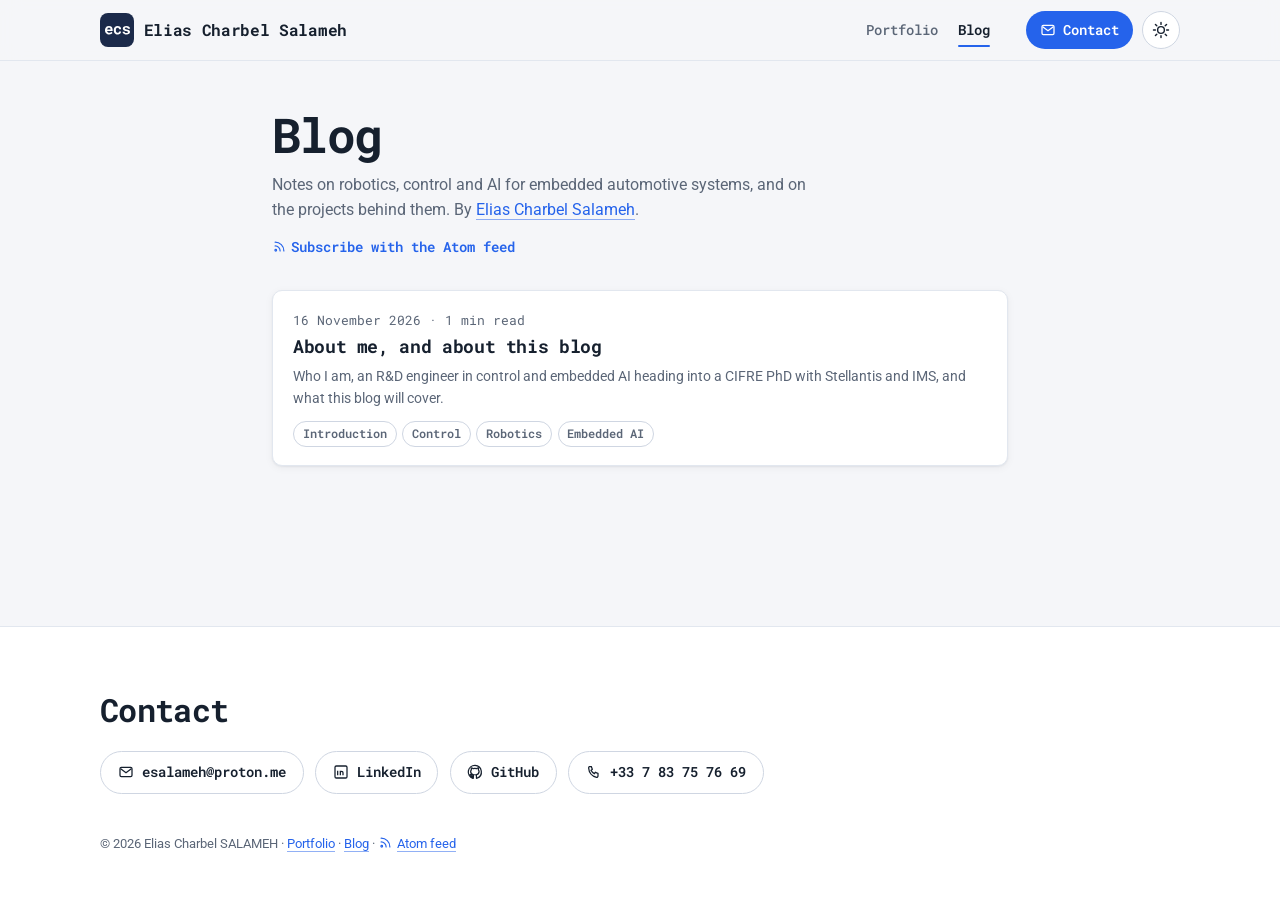
==== commit f1fc272a: "Start the CIFRE PhD in December 2026, end the ADERA contract in November - CIFRE PhD: Dec 2026 to pr" ====
--- a/blog/index.html
+++ b/blog/index.html
@@ -20,7 +20,7 @@
   <meta property="og:image" content="https://eliascharbelsalameh.github.io/assets/images/og-cover.png" />
   <meta property="og:image:width" content="1200" />
   <meta property="og:image:height" content="630" />
-  <meta property="og:image:alt" content="Elias Charbel Salameh, R&amp;D engineer · control &amp; AI" />
+  <meta property="og:image:alt" content="Elias Charbel Salameh, PhD candidate · control &amp; AI" />
   <meta property="og:locale" content="en_US" />
   <meta name="twitter:card" content="summary_large_image" />
   <meta name="twitter:title" content="Blog · Elias Charbel Salameh" />
--- a/assets/css/styles.css
+++ b/assets/css/styles.css
@@ -68,6 +68,14 @@
   --shadow-lift: 0 26px 52px -18px rgba(16, 28, 46, .34), 0 10px 22px -10px rgba(16, 28, 46, .20);   /* a projected card */
   --radius: 10px;
   --radius-sm: 6px;
+  /* the projection's measurements, shared with app.js (showPeek, mirrorPlace),
+     which reads them from here so the page and the placement code agree: how
+     far a projected card lifts, how far its preview tucks under the card, and
+     the gaps of the mirror (to the card beside it; to the preview it hangs off) */
+  --peek-scale: 1.02;
+  --peek-lap: 6px;
+  --mirror-gap: 14px;
+  --mirror-dock: 8px;
   --wrap: 1080px;
   --ease: cubic-bezier(.22, .61, .36, 1);
   --ease-out: cubic-bezier(.16, 1, .3, 1);      /* confident arrivals: reveals, unfolds, the card */
@@ -440,6 +448,56 @@
   font-family: var(--font-mono); font-size: var(--fs-micro); line-height: 1.4; letter-spacing: .02em; color: var(--text-muted);
 }
 
+/* The back of the card. Like a trading card's, it carries career numbers
+   where the front has ratings: how many entries the timeline holds, since
+   when, and how many in each lane of the "At a glance" map, all counted by
+   app.js (cardBack). A click on the card, or its Stats button, turns it over
+   (app.js flipCard): it swings edge-on, the faces swap out of sight, and it
+   lands with the reveal's band of light while the numbers tick up. The front
+   keeps the card's size (its parts just turn invisible), and the back is laid
+   over the same area, so turning it never moves the page. The button stays
+   visible on both faces, in the same place, so keyboard focus never drops. */
+.pcard.can-flip { cursor: pointer; }
+.pcard-note, .pb-note { display: flex; align-items: center; gap: .6rem; min-height: calc(28px + .6rem); }
+.pcard-note > span { flex: 1; min-width: 0; }
+.pcard-flip {
+  display: inline-flex; align-items: center; gap: .3rem; flex: none; min-height: 28px; margin: 0;
+  padding: .15rem .55rem .15rem .65rem; border-radius: 999px; cursor: pointer;
+  font-family: var(--font-mono); font-size: var(--fs-micro); font-weight: 600; letter-spacing: .02em;
+  color: var(--text-muted); background: var(--surface); border: 1px solid var(--border-strong);
+  position: relative; z-index: 1;   /* above the back, which is laid over the front */
+  visibility: visible;              /* shown on both faces */
+  transition: color .15s, border-color .15s;
+}
+.pcard-flip:hover, .pcard.can-flip:hover .pcard-flip { color: var(--accent); border-color: color-mix(in srgb, var(--accent) 45%, var(--border)); }
+.pcard-flip svg { width: 13px; height: 13px; stroke-width: 2.1; }
+/* once, after the reveal: the icon turns over, a hint that the card does too */
+.pcard-flip.is-hinting svg { animation: flip-hint .9s var(--ease-out); }
+@keyframes flip-hint { 40% { transform: rotate(-200deg); } to { transform: rotate(-360deg); } }
+.pcard.is-back > .pcard-top, .pcard.is-back > .pcard-attrs, .pcard.is-back > .pcard-note { visibility: hidden; }
+.pcard-back {
+  position: absolute; inset: 1.15rem 1.25rem 1rem; z-index: 0;
+  display: flex; flex-direction: column;
+}
+.pcard-back[hidden] { display: none; }
+.pcard-back .pcard-ovr-lbl { text-transform: uppercase; }
+/* the "ecs" mark where the photo is on the front */
+.pb-mark { display: grid; place-items: center; background: var(--primary); color: var(--primary-ink); }
+.pb-mark svg { width: 64%; height: auto; fill: currentColor; stroke: none; }
+.pb-lanes {
+  list-style: none; margin: 0; padding: .2rem 0; flex: 1;
+  display: grid; grid-template-columns: repeat(2, minmax(0, 1fr)); align-content: center; gap: 1.05rem 1rem;
+}
+.pb-lanes li { display: grid; grid-template-columns: 1rem 2.1ch minmax(0, 1fr); align-items: baseline; column-gap: .5rem; min-width: 0; }
+.pb-ico { align-self: center; display: inline-flex; }
+.pb-ico svg { width: 15px; height: 15px; stroke: var(--accent); stroke-width: 2.1; }
+.pb-num { font-family: var(--font-mono); font-size: var(--fs-title); font-weight: 700; line-height: 1; font-variant-numeric: tabular-nums; text-align: right; }
+.pb-lbl { font-size: var(--fs-meta); line-height: 1.3; color: var(--text-muted); overflow-wrap: break-word; }
+.pb-note {
+  padding-top: .6rem; padding-right: 6.5rem; border-top: 1px dashed var(--border-strong);
+  font-family: var(--font-mono); font-size: var(--fs-micro); line-height: 1.4; letter-spacing: .02em; color: var(--text-muted);
+}
+
 /* ------------------------------ Sections ---------------------------------- */
 .section-head { margin: 0 0 1.6rem; }
 .section-head h2 { font-size: var(--fs-h2); }
@@ -754,7 +812,7 @@
 .tl-item.is-peek { z-index: 20; }
 .tl-item.is-peek .tl-details {
   display: block; position: absolute; z-index: 20;
-  top: calc(100% - 6px); left: -1px; right: -1px; margin-top: 0;   /* flush with the card's 1px border */
+  top: calc(100% - var(--peek-lap)); left: -1px; right: -1px; margin-top: 0;   /* flush with the card's 1px border */
   grid-column: auto;
   padding: .85rem 1.15rem 1rem;
   background: var(--surface); border: 1px solid var(--peek-edge); border-top: 0;
@@ -778,7 +836,7 @@
 /* upward: the preview sits on top of the card and folds up out of it */
 .tl-item.is-peek.peek-up .tl-card { border-radius: 0 0 var(--radius) var(--radius); }
 .tl-item.is-peek.peek-up .tl-details {
-  top: auto; bottom: calc(100% - 6px);
+  top: auto; bottom: calc(100% - var(--peek-lap));
   padding: 1rem 1.15rem .85rem;
   border-top-width: 1px; border-top-style: solid; border-bottom: 0;
   border-radius: var(--radius) var(--radius) 0 0;
@@ -793,7 +851,7 @@
 /* the lift (scaling up only grows the card around the pointer, never away from it) */
 @media (prefers-reduced-motion: no-preference) {
   .tl-item { transition: transform .32s var(--ease-out); }
-  .tl-item.is-peek { transform: scale(1.02); }
+  .tl-item.is-peek { transform: scale(var(--peek-scale)); }
 }
 /* the veil over the rest of the timeline; the projected card sits above it,
    and it never takes the pointer, so moving onto another card projects that one */
@@ -812,6 +870,113 @@
    (its scroll-linked rise would already have faded it out there) */
 .tl-item.is-flying .tl-card { animation: none; }
 
+/* The mirror. Beside a projected card, a small copy of the "At a glance" map
+   with that entry lit: the same lanes (a small icon each), colours, time axis
+   and packing, so a visitor sees where the entry sits in time even when the
+   real map is far above. The entry's bar is at full strength, ringed, and
+   draws along the axis; the rest are dimmed; a faint band across all lanes
+   spans its dates, to show what ran in parallel. app.js builds it once
+   ("THE MIRROR") and keeps the single element in the timeline's own box, a
+   sibling of the cards rather than a child of one: it stays above the veil
+   (and the next card) while a projection is handed over, and doesn't lift
+   with the card. It takes its colour from the card it belongs to (--cat, set
+   by app.js) and counts as part of that card for the pointer, so resting on
+   it keeps the projection. data-at: "right" / "left" beside the card, over
+   the neighbouring column; "dock", hung off the preview (under it, or over it
+   when data-up="1") where there is no column beside the card. app.js sets its
+   left, top and --mw. It is a picture, hidden from assistive tech. */
+.mirror {
+  --mirror-row: 6px;   /* one packed row */
+  --mgap: var(--mirror-gap);
+  --peek-edge: color-mix(in srgb, var(--cat) 55%, var(--border-strong));
+  position: absolute; z-index: 21; width: var(--mw);
+  padding: 8px 9px 6px;
+  background: linear-gradient(var(--cat), var(--cat)) 0 0 / 100% 3px no-repeat border-box, var(--surface);
+  border: 1px solid var(--peek-edge); border-top-color: var(--cat); border-radius: var(--radius);
+  box-shadow: var(--shadow-lift);
+  cursor: default; -webkit-user-select: none; user-select: none;
+}
+.mirror[data-at="right"] { --from: translateX(-14px); }
+.mirror[data-at="left"]  { --from: translateX(14px); }
+.mirror[data-at="dock"]  { --from: translateY(-10px); --mgap: var(--mirror-dock); }
+.mirror[data-at="dock"][data-up="1"] { --from: translateY(10px); }
+/* an invisible bridge over the gap to the card (or preview), so the pointer
+   never leaves the projected card's area on its way onto the mirror */
+.mirror::before { content: ""; position: absolute; }
+.mirror[data-at="right"]::before { top: 0; bottom: 0; right: 100%; width: calc(var(--mgap) + 1px); }
+.mirror[data-at="left"]::before  { top: 0; bottom: 0; left: 100%;  width: calc(var(--mgap) + 1px); }
+.mirror[data-at="dock"]::before  { left: 0; right: 0; bottom: 100%; height: calc(var(--mgap) + 1px); }
+.mirror[data-at="dock"][data-up="1"]::before { bottom: auto; top: 100%; }
+/* it appears just after the card lifts: a fade and a short slide out from the
+   card, the colour bar sweeping across its top like the card's. Handed on
+   from another card it has no .is-in: it glides (app.js mirrorPlace) */
+.mirror.is-in { animation: mirror-in .26s var(--ease-out) .08s backwards, beam-in .6s var(--ease-out) .14s backwards; }
+.mirror.is-leaving { animation: mirror-out .12s var(--ease-in) forwards; pointer-events: none; }
+@keyframes mirror-in { from { opacity: 0; transform: var(--from, none); } }
+@keyframes mirror-out { to { opacity: 0; } }
+
+/* the chart: icon column | plot, the year labels above and "Today" under it */
+.mirror-grid { position: relative; display: grid; grid-template-columns: 17px minmax(0, 1fr); }
+.mirror-axis, .mirror-lines, .mirror-track, .mirror-foot { grid-column: 2; position: relative; }
+.mirror-axis { grid-row: 1; height: 12px; }
+.mirror-foot { height: 13px; padding-top: 1px; }
+.mirror-axis span, .mirror-today, .mirror-cue {
+  position: absolute; white-space: nowrap;
+  font-family: var(--font-mono); font-size: var(--fs-micro); font-weight: 600; line-height: 12px;
+  font-variant-numeric: tabular-nums; color: var(--text-muted);
+}
+.mirror-axis span { bottom: 0; transform: translateX(-50%); }
+/* right-aligned: "Aujourd'hui" is wider than the room left of the line */
+.mirror-today { right: 0; top: 1px; color: var(--accent); }
+.mirror-ico { grid-column: 1; display: flex; align-items: center; padding-right: 6px; border-top: 1px solid var(--border); }
+.mirror-ico svg { width: 11px; height: 11px; stroke: var(--text-muted); stroke-width: 2.3; }
+.mirror-track { height: calc(var(--rows) * var(--mirror-row) + 1px); border-top: 1px solid var(--border); }
+.mirror-lines { pointer-events: none; }
+.mirror-yr, .mirror-now, .mirror-band { position: absolute; top: 0; bottom: 0; }
+.mirror-yr { width: 1px; background: var(--border); }
+.mirror-now { border-left: 1px dashed color-mix(in srgb, var(--accent) 75%, transparent); }
+/* what ran in parallel: the lit entry's dates, across every lane */
+.mirror-band {
+  left: var(--bl, 0%); width: var(--bw, 0%); min-width: 4px;
+  background: color-mix(in srgb, var(--cat) 15%, transparent);
+  border-inline: 1px solid color-mix(in srgb, var(--cat) 40%, transparent);
+  transform-origin: 0 50%;
+  animation: mirror-draw .45s var(--ease-out) .16s backwards;
+}
+/* the marks: dimmed unless lit (and dimmer still when filtered out, as on the map) */
+.mirror-mark {
+  position: absolute; top: calc(var(--row) * var(--mirror-row) + 1px); height: 4px; min-width: 4px;
+  border-radius: 999px; background: var(--c); opacity: .34;
+}
+.mirror-mark.is-point { width: 5px; height: 5px; min-width: 0; margin: -.5px 0 0 -2.5px; border-radius: 50%; }
+.mirror-mark.is-upcoming { background: color-mix(in srgb, var(--c) 18%, transparent); border: 1px dashed var(--c); }
+.mirror-mark.is-dim { opacity: .12; }
+/* started before the axis does: flat at the left edge, with an arrow pointing off it */
+.mirror-mark.is-clipped { border-top-left-radius: 0; border-bottom-left-radius: 0; }
+.mirror-mark.is-clipped::before, .mirror-cue::before {
+  content: ""; position: absolute; top: 50%; margin-top: -3px;
+  border: 3px solid transparent; border-left-width: 0; border-right: 4px solid var(--c);
+}
+.mirror-mark.is-clipped::before { right: 100%; }
+.mirror-mark.is-focus {
+  opacity: 1; z-index: 2; height: 6px; margin-top: -1px;
+  box-shadow: 0 0 0 1.5px var(--surface), 0 0 0 3px var(--c);
+  transform-origin: 0 50%; animation: mirror-draw .5s var(--ease-out) .2s backwards;
+}
+.mirror-mark.is-point.is-focus {
+  width: 7px; height: 7px; margin: -1.5px 0 0 -3.5px;
+  transform-origin: 50% 50%; animation: mirror-pop .4s var(--ease-out) .2s backwards;
+}
+/* where a cut-off entry really starts (under the chart, left of "Today") */
+.mirror-cue { display: none; left: 0; top: 1px; padding-left: 8px; color: color-mix(in srgb, var(--c) var(--ink-mix), var(--text)); }
+.mirror-cue::before { left: 0; }
+.mirror-cue.is-on { display: block; }
+/* handed on from another card it glides in (no .is-in), so the bar draws as soon as it lands */
+.mirror:not(.is-in) .mirror-band { animation-delay: .06s; }
+.mirror:not(.is-in) .mirror-mark.is-focus { animation-delay: .1s; }
+@keyframes mirror-draw { from { transform: scaleX(0); } }
+@keyframes mirror-pop { from { transform: scale(0); } }
+
 .tl-summary { margin: 0; color: var(--text); }
 .tl-highlights { margin: .6rem 0 0; padding-left: 1.1rem; color: var(--text-muted); }
 .tl-highlights li { margin: .25rem 0; }
@@ -892,6 +1057,92 @@
 .footer-cta h2 { font-size: var(--fs-h2); }
 .footer-links { display: flex; flex-wrap: wrap; gap: .7rem; margin-top: 1.3rem; }
 .footer-note { margin-top: 2.5rem; color: var(--text-muted); font-size: var(--fs-meta); }
+/* links inside a line of text are underlined: the blue alone sits at about
+   1.1:1 against the grey around it, so colour can't be the only cue (WCAG
+   1.4.1). Also the blog's intro lines, which share .section-sub. */
+.footer-note a, .section-sub a {
+  text-decoration: underline; text-decoration-thickness: 1px; text-underline-offset: .22em;
+  text-decoration-color: color-mix(in srgb, currentColor 50%, transparent);
+}
+.footer-note a:hover, .section-sub a:hover { text-decoration-color: currentColor; }
+
+/* the address and its copy button, joined into one pill (app.js renderHero):
+   mailto needs a mail app the visitor may not have set up; copying doesn't */
+.split { display: inline-flex; }
+.split > .btn:first-child { border-top-right-radius: 0; border-bottom-right-radius: 0; }
+.copy-btn {
+  position: relative; margin-left: -1.5px; padding-inline: .8rem;
+  border-top-left-radius: 0; border-bottom-left-radius: 0;
+  transition: background .15s, border-color .2s, color .2s;
+}
+.copy-btn svg { display: block; }
+.copy-btn .ico-check { display: none; }
+.copy-btn.is-copied { color: color-mix(in srgb, var(--ok) var(--ink-mix), var(--text)); border-color: color-mix(in srgb, var(--ok) 60%, var(--border-strong)); }
+.copy-btn.is-copied .ico-copy { display: none; }
+.copy-btn.is-copied .ico-check { display: block; }
+/* the tick draws itself, and a small "Copied" rises over the button; both
+   sit outside the row's flow, so nothing beside it moves */
+.copy-btn .ico-check path { stroke-dasharray: 1 1; stroke-dashoffset: 0; }
+.copy-btn.is-copied .ico-check path { animation: tick-draw .34s var(--ease-out) .04s both; }
+@keyframes tick-draw { from { stroke-dashoffset: 1; } }
+.copy-btn::after {
+  content: attr(data-done); position: absolute; left: 50%; bottom: calc(100% + 6px);
+  padding: .2rem .5rem; border-radius: 6px; white-space: nowrap; pointer-events: none;
+  font-family: var(--font-mono); font-size: var(--fs-micro); font-weight: 600;
+  background: var(--primary); color: var(--primary-ink);
+  opacity: 0; transform: translate(-50%, 4px);
+}
+.copy-btn.is-copied::after { animation: copied-tip 1.7s var(--ease-out) both; }
+@keyframes copied-tip {
+  0%   { opacity: 0; transform: translate(-50%, 4px); }
+  14%, 78% { opacity: 1; transform: translate(-50%, 0); }
+  100% { opacity: 0; transform: translate(-50%, 0); }
+}
+
+/* ---------------------------- The rendezvous ------------------------------ */
+/* Beside Contact, a live figure (app.js, "THE RENDEZVOUS"): six robots that
+   agree on where to meet. A plot well on the page's own background, the
+   canvas filling it, a stopwatch in its corner and a caption under it, like
+   a figure in a paper. On wide screens it takes the right-hand column, next
+   to the contact links; below 861px it follows them. app.js unhides it and
+   marks the footer .has-rdv. */
+@media (min-width: 861px) {
+  .footer-inner.has-rdv {
+    display: grid; grid-template-columns: minmax(0, 1fr) minmax(0, 27rem); grid-template-rows: auto 1fr;
+    grid-template-areas: "cta fig" "note fig"; column-gap: clamp(2rem, 5vw, 4rem);
+  }
+  .has-rdv .footer-cta { grid-area: cta; }
+  .has-rdv .rdv { grid-area: fig; margin: 0; }
+  .has-rdv .footer-note { grid-area: note; align-self: end; margin-bottom: 0; }
+}
+.rdv { margin: 2.25rem 0 0; }
+.rdv[hidden] { display: none; }
+.rdv-plot {
+  position: relative; height: 15rem; overflow: hidden;
+  background: var(--bg); border: 1px solid var(--border); border-radius: var(--radius);
+  cursor: crosshair; touch-action: manipulation; -webkit-user-select: none; user-select: none;
+  -webkit-tap-highlight-color: transparent;
+}
+.rdv.is-still .rdv-plot { cursor: pointer; }
+.rdv-canvas { position: absolute; inset: 0; display: block; width: 100%; height: 100%; }
+.rdv-read {
+  position: absolute; left: .65rem; top: .45rem; pointer-events: none;
+  font-family: var(--font-mono); font-size: var(--fs-micro); font-weight: 600; line-height: 1.4;
+  font-variant-numeric: tabular-nums; color: var(--text-muted);
+  transition: color .3s var(--ease);
+}
+.rdv-read.is-met { color: color-mix(in srgb, var(--ok) var(--ink-mix), var(--text)); }
+.rdv-cap { margin-top: .65rem; font-size: var(--fs-meta); line-height: 1.55; color: var(--text-muted); }
+.rdv-cap p { margin: 0; }
+.rdv-cap b { font-family: var(--font-mono); font-weight: 700; color: var(--text); }
+.rdv-cap a {
+  text-decoration: underline; text-decoration-thickness: 1px; text-underline-offset: .22em;
+  text-decoration-color: color-mix(in srgb, currentColor 50%, transparent);
+}
+.rdv-cap a:hover { text-decoration-color: currentColor; }
+.rdv-hint { display: flex; flex-wrap: wrap; align-items: center; justify-content: space-between; gap: .1rem .8rem; margin-top: .3rem !important; }
+.rdv-btn { margin-right: -.5rem; font-size: var(--fs-meta); }
+@media (max-width: 560px) { .rdv-plot { height: 12.5rem; } }
 
 /* ----------------------------- Highlights --------------------------------- */
 /* the featured links: the one card type that stays raised (border + shadow) */
@@ -1118,13 +1369,20 @@
   .map.is-pending .map-mark, .map.is-pending .map-mark.is-point { transform: none; }
   .map.is-drawing .map-mark { animation: none; }
   .brand-mark.is-landing { animation: none; }
+  /* the mirror just fades in; its lit bar and band are there, not drawn */
+  .mirror.is-in:not(.is-leaving) { animation: fade-in .15s ease-out; }
+  .mirror-band, .mirror-mark.is-focus, .mirror-mark.is-point.is-focus { animation: none; }
+  /* the flip hint stays still; "Copied" fades in place; the tick is just there */
+  .pcard-flip.is-hinting svg, .copy-btn.is-copied .ico-check path { animation: none; }
+  .copy-btn::after { transform: translate(-50%, 0); }
 }
 @keyframes fade-in { from { opacity: 0; } }
 
 /* ------------------------- Touch: 44px hit areas -------------------------- */
 @media (pointer: coarse) {
   .btn, .link-btn, .ctl-btn, .seg-btn, .qbtn, .chip, .tl-more, .tl-full, .tl-link, .skill-link,
-  .hero-explore, .site-nav a, .search { min-height: 44px; }
+  .hero-explore, .site-nav a, .search, .pcard-flip { min-height: 44px; }
+  .pcard-note, .pb-note { min-height: calc(44px + .6rem); }
   .theme-toggle, .menu-toggle, .lang-toggle { height: 44px; min-width: 44px; }
   .seg-ico { width: 44px; }
 }
@@ -1177,6 +1435,7 @@
   .pcard-ovr { padding-right: .75rem; }
   .pcard-photo { width: 4.25rem; }
   .pcard-attrs { margin-top: .75rem; gap: .55rem; }
+  .pcard-back { inset: 1rem 1rem .9rem; }
   .tl-title, .tl-org { hyphens: auto; }
   .by-date.view-list .tl-item { grid-template-columns: 40px minmax(0, 1fr); }
   .by-date.view-list .tl-item::before { left: 19px; }
@@ -1205,6 +1464,16 @@
   .header-actions { gap: .3rem; }
   .header-contact { padding-inline: .7rem; }
   .seg-btn { padding: 0 .6rem; }
+}
+@media (max-width: 359px) {
+  /* the smallest phones (320px): the Contact button becomes its icon, as on
+     the blog, or the header ran 2px wider than the screen and the whole page
+     scrolled sideways (WCAG 1.4.10). Its label stays its accessible name. */
+  .header-contact span {
+    position: absolute; width: 1px; height: 1px; overflow: hidden;
+    clip-path: inset(50%); white-space: nowrap;
+  }
+  .header-contact { min-width: 38px; justify-content: center; padding-inline: .6rem; }
 }
 
 /* ---------------------------- Intro splash -------------------------------- */
@@ -1331,7 +1600,7 @@
   }
   .site-header, .controls, .theme-toggle, .lang-toggle, .hero-cta, .footer-links, .skip-link, .to-top,
   .highlights-section, .map, .tl-more, .tl-full, .tl-fold,
-  .pcard-shade, .pcard-glare, .pcard-sweep, .tl-ghost, .timeline::before { display: none !important; }
+  .pcard-shade, .pcard-glare, .pcard-sweep, .tl-ghost, .mirror, .timeline::before { display: none !important; }
   .tl-item { transform: none !important; transition: none !important; }
   /* cards print flat and fully there, wherever the scroll-linked rise stood */
   .tl-card, .hl-tile, .pcard { animation: none !important; opacity: 1 !important; transform: none !important; }
@@ -1347,6 +1616,9 @@
   /* the player card keeps its frame and bars (backgrounds are usually off in print) */
   .pcard { filter: none; -webkit-print-color-adjust: exact; print-color-adjust: exact; }
   .pcard.is-filling .pa-seg i { animation: none !important; }
+  /* the front, whichever face is up on screen; no live figure */
+  .pcard-back, .pcard-flip, .rdv { display: none !important; }
+  .pcard.is-back > * { visibility: visible !important; }
   /* a filtered-down screen view shouldn't produce a filtered-down printout */
   .tl-item[hidden] { display: block !important; }
   .by-date.view-list .tl-item[hidden] { display: grid !important; }
